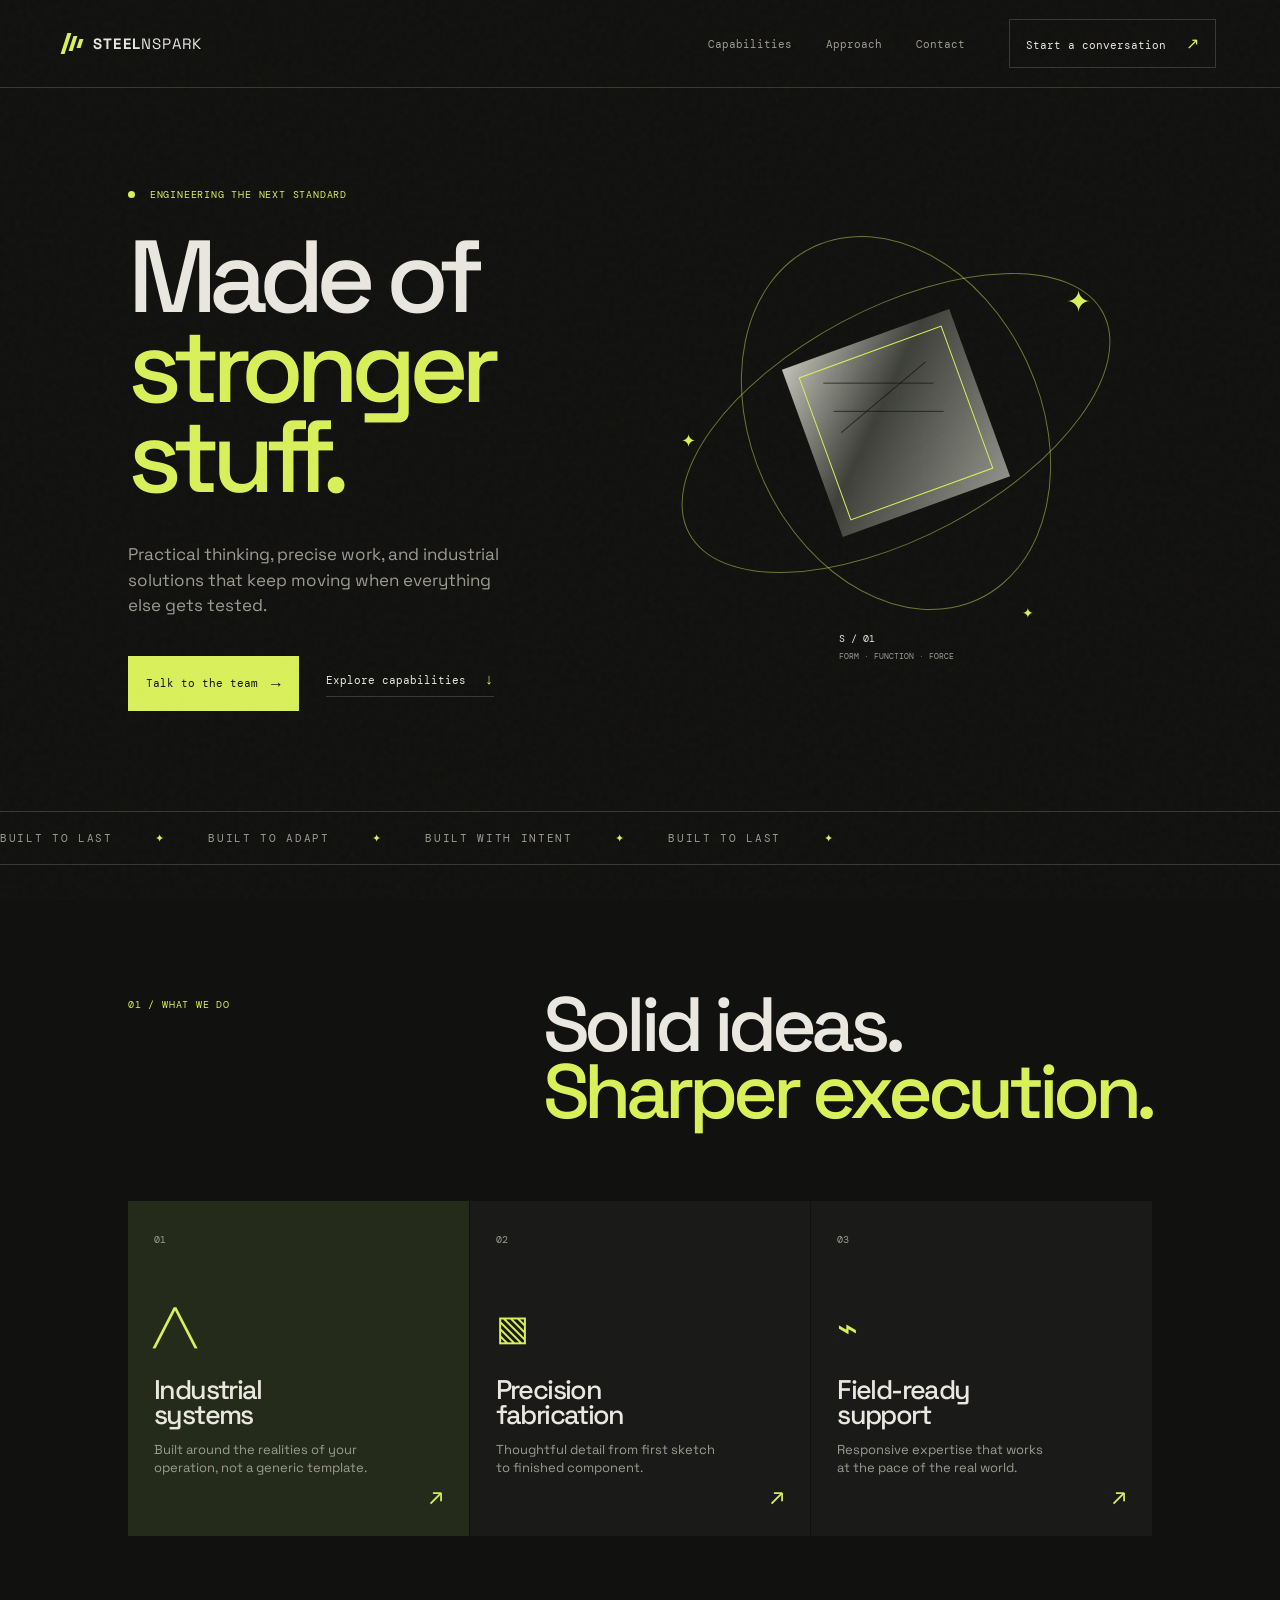
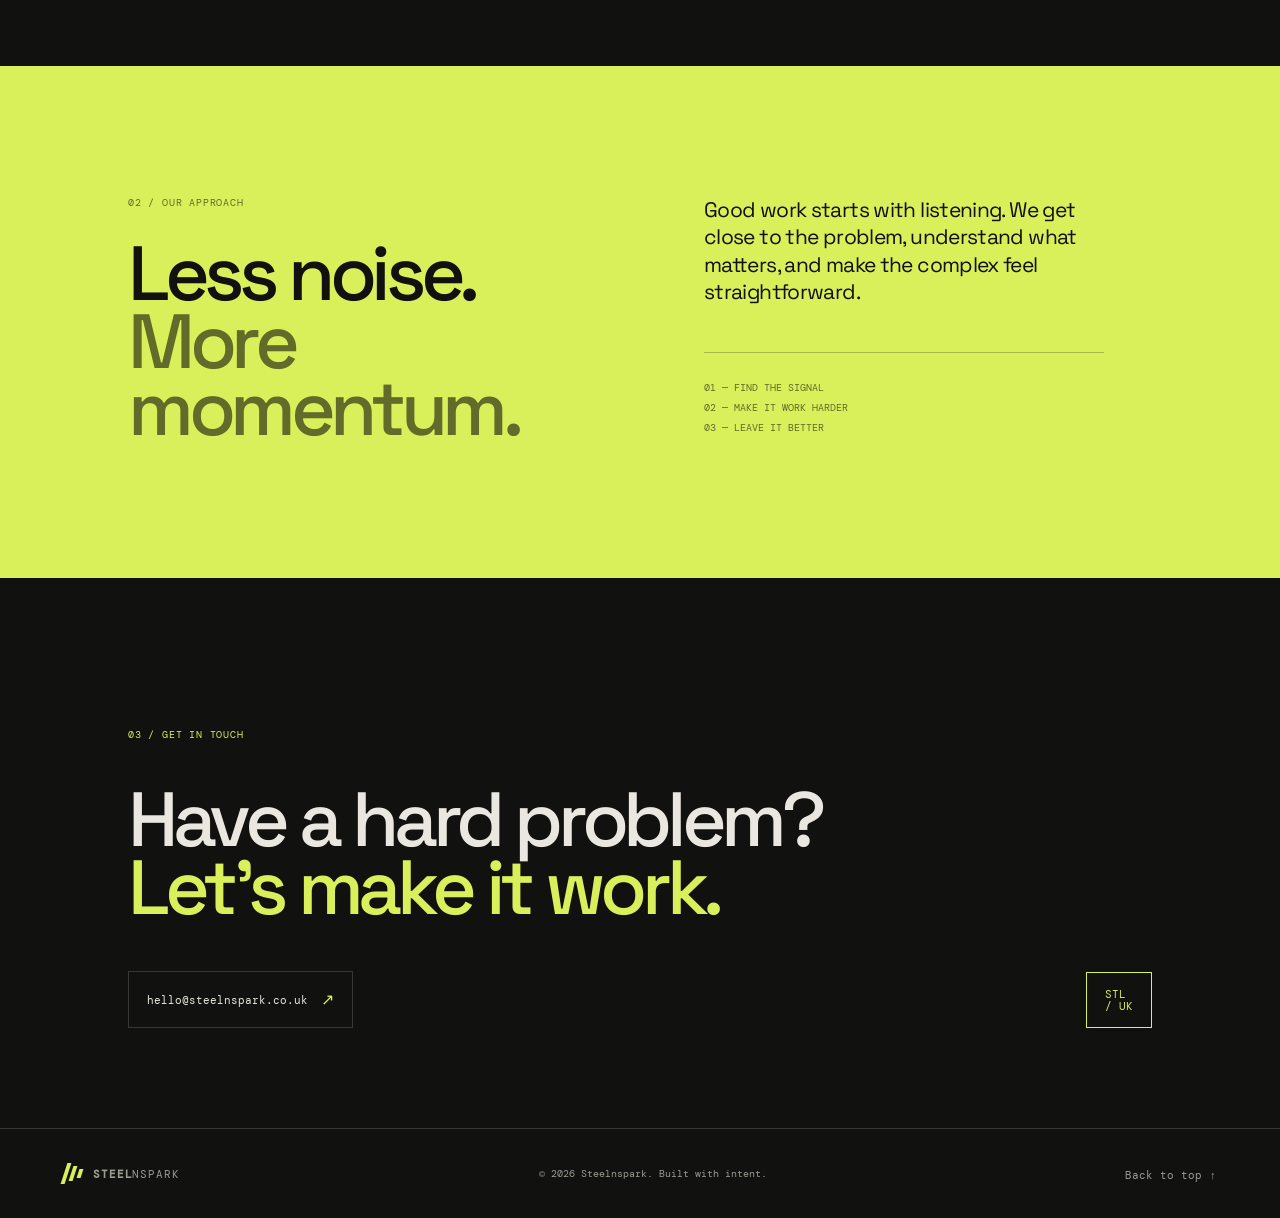
==== index.html @ fbd61c93 "Create Steelnspark landing page" ====
<!doctype html>
<html lang="en">
  <head>
    <meta charset="UTF-8" />
    <meta name="viewport" content="width=device-width, initial-scale=1.0" />
    <meta name="description" content="Steelnspark — dependable industrial solutions with a sharper edge." />
    <title>Steelnspark | Built for the hard-working world</title>
    <link rel="preconnect" href="https://fonts.googleapis.com" />
    <link rel="preconnect" href="https://fonts.gstatic.com" crossorigin />
    <link href="https://fonts.googleapis.com/css2?family=DM+Mono:wght@400;500&family=Space+Grotesk:wght@400;500;600;700&display=swap" rel="stylesheet" />
    <link rel="stylesheet" href="styles.css" />
  </head>
  <body>
    <div class="grain" aria-hidden="true"></div>
    <header class="site-header">
      <a class="brand" href="#top" aria-label="Steelnspark home">
        <span class="brand-mark"><span></span><span></span><span></span></span>
        <span>STEEL<span>NSPARK</span></span>
      </a>
      <nav class="nav-links" aria-label="Main navigation">
        <a href="#capabilities">Capabilities</a>
        <a href="#approach">Approach</a>
        <a href="#contact">Contact</a>
      </nav>
      <a class="header-cta" href="#contact">Start a conversation <span>↗</span></a>
    </header>

    <main id="top">
      <section class="hero section-pad">
        <div class="hero-copy">
          <p class="eyebrow"><span class="status-dot"></span> Engineering the next standard</p>
          <h1>Made of<br /><em>stronger stuff.</em></h1>
          <p class="hero-intro">Practical thinking, precise work, and industrial solutions that keep moving when everything else gets tested.</p>
          <div class="hero-actions">
            <a class="button button-primary" href="#contact">Talk to the team <span>→</span></a>
            <a class="text-link" href="#capabilities">Explore capabilities <span>↓</span></a>
          </div>
        </div>
        <div class="hero-art" aria-label="Abstract steel and spark graphic" role="img">
          <div class="orbit orbit-one"></div>
          <div class="orbit orbit-two"></div>
          <div class="metal-core"><span class="core-line"></span><span class="core-line"></span><span class="core-line"></span></div>
          <span class="spark spark-a">✦</span><span class="spark spark-b">✦</span><span class="spark spark-c">✦</span>
          <p class="art-label">S / 01<br /><span>FORM · FUNCTION · FORCE</span></p>
        </div>
      </section>

      <section class="ticker" aria-label="Steelnspark principles">
        <div>BUILT TO LAST <span>✦</span> BUILT TO ADAPT <span>✦</span> BUILT WITH INTENT <span>✦</span> BUILT TO LAST <span>✦</span></div>
      </section>

      <section id="capabilities" class="section-pad capabilities">
        <div class="section-heading"><p class="eyebrow">01 / What we do</p><h2>Solid ideas.<br /><em>Sharper execution.</em></h2></div>
        <div class="capability-grid">
          <article class="capability-card featured"><span class="card-number">01</span><div class="card-icon">╱╲</div><h3>Industrial<br />systems</h3><p>Built around the realities of your operation, not a generic template.</p><a href="#contact" aria-label="Learn more about industrial systems">↗</a></article>
          <article class="capability-card"><span class="card-number">02</span><div class="card-icon">▧</div><h3>Precision<br />fabrication</h3><p>Thoughtful detail from first sketch to finished component.</p><a href="#contact" aria-label="Learn more about precision fabrication">↗</a></article>
          <article class="capability-card"><span class="card-number">03</span><div class="card-icon">⌁</div><h3>Field-ready<br />support</h3><p>Responsive expertise that works at the pace of the real world.</p><a href="#contact" aria-label="Learn more about field-ready support">↗</a></article>
        </div>
      </section>

      <section id="approach" class="approach section-pad">
        <div><p class="eyebrow">02 / Our approach</p><h2>Less noise.<br /><em>More momentum.</em></h2></div>
        <div class="approach-copy"><p>Good work starts with listening. We get close to the problem, understand what matters, and make the complex feel straightforward.</p><div class="rule"></div><p class="mono">01 — FIND THE SIGNAL<br />02 — MAKE IT WORK HARDER<br />03 — LEAVE IT BETTER</p></div>
      </section>

      <section id="contact" class="contact section-pad"><div class="contact-inner"><p class="eyebrow">03 / Get in touch</p><h2>Have a hard problem?<br /><em>Let's make it work.</em></h2><a class="button button-light" href="mailto:hello@steelnspark.co.uk">hello@steelnspark.co.uk <span>↗</span></a></div><div class="contact-stamp">STL<br />/ UK</div></section>
    </main>

    <footer class="site-footer"><a class="brand" href="#top"><span class="brand-mark"><span></span><span></span><span></span></span><span>STEEL<span>NSPARK</span></span></a><p>© 2026 Steelnspark. Built with intent.</p><div><a href="#top">Back to top ↑</a></div></footer>
    <script src="script.js"></script>
  </body>
</html>
---- styles.css ----
:root{--ink:#11110f;--paper:#e9e7df;--muted:#9c9b92;--acid:#d9f05b;--line:rgba(233,231,223,.18);--mono:"DM Mono",monospace;--sans:"Space Grotesk",sans-serif}*{box-sizing:border-box}html{scroll-behavior:smooth}body{margin:0;background:var(--ink);color:var(--paper);font-family:var(--sans);overflow-x:hidden}.grain{position:fixed;inset:0;pointer-events:none;opacity:.07;z-index:10;background-image:url("data:image/svg+xml,%3Csvg viewBox='0 0 180 180' xmlns='http://www.w3.org/2000/svg'%3E%3Cfilter id='n'%3E%3CfeTurbulence type='fractalNoise' baseFrequency='.85' numOctaves='4' stitchTiles='stitch'/%3E%3C/filter%3E%3Crect width='100%25' height='100%25' filter='url(%23n)' opacity='.35'/%3E%3C/svg%3E")}.site-header{height:88px;padding:0 5vw;border-bottom:1px solid var(--line);display:flex;align-items:center;justify-content:space-between;position:relative;z-index:2}.brand{align-items:center;color:var(--paper);display:flex;font-size:15px;font-weight:700;gap:11px;letter-spacing:.08em;text-decoration:none}.brand>span:last-child>span{font-weight:400}.brand-mark{display:flex;gap:3px;transform:skew(-18deg)}.brand-mark span{background:var(--acid);display:block;height:21px;width:4px}.brand-mark span:nth-child(2){height:15px;margin-top:3px}.brand-mark span:nth-child(3){height:9px;margin-top:6px}.nav-links{display:flex;gap:34px;margin-left:auto;margin-right:44px}.nav-links a,.header-cta,.text-link,.site-footer a{color:var(--paper);font-family:var(--mono);font-size:11px;text-decoration:none}.nav-links a{color:var(--muted);transition:color .2s}.nav-links a:hover,.site-footer a:hover{color:var(--acid)}.header-cta{border:1px solid var(--line);padding:13px 16px}.header-cta span,.button span{color:var(--acid);font-size:16px;margin-left:13px}.section-pad{padding-left:10vw;padding-right:10vw}.hero{display:grid;grid-template-columns:1fr 1fr;min-height:650px;padding-bottom:100px;padding-top:100px}.eyebrow{color:var(--acid);font-family:var(--mono);font-size:10px;letter-spacing:.08em;margin:0 0 31px;text-transform:uppercase}.status-dot{background:var(--acid);border-radius:50%;display:inline-block;height:7px;margin-right:8px;width:7px}.hero h1,h2{font-size:clamp(56px,8vw,116px);font-weight:500;letter-spacing:-.08em;line-height:.88;margin:0}.hero h1 em,h2 em{color:var(--acid);font-style:normal}.hero-intro{color:var(--muted);font-size:17px;line-height:1.5;margin:40px 0 37px;max-width:390px}.hero-actions{align-items:center;display:flex;gap:27px}.button{align-items:center;display:inline-flex;font-family:var(--mono);font-size:11px;padding:17px 18px;text-decoration:none}.button-primary{background:var(--acid);color:var(--ink)}.button-primary span{color:var(--ink)}.text-link{border-bottom:1px solid var(--line);padding-bottom:7px}.text-link span{color:var(--acid);font-size:15px;margin-left:12px}.hero-art{min-height:440px;position:relative}.orbit{border:1px solid rgba(217,240,91,.46);border-radius:50%;height:390px;left:50%;position:absolute;top:45%;transform:translate(-50%,-50%) rotate(-25deg);width:290px}.orbit-two{height:470px;transform:translate(-50%,-50%) rotate(62deg);width:230px}.metal-core{background:linear-gradient(135deg,#c1c1b7,#3d3f38 42%,#909188);height:178px;left:50%;position:absolute;top:45%;transform:translate(-50%,-50%) rotate(-20deg);width:178px}.metal-core:after{border:1px solid var(--acid);content:"";inset:13px;position:absolute}.core-line{background:var(--ink);display:block;height:1px;margin:45px 0 0 31px;opacity:.7;transform:rotate(20deg);width:110px}.core-line+ .core-line{margin-top:14px;transform:rotate(-20deg)}.core-line+ .core-line+ .core-line{margin-top:14px;transform:rotate(20deg)}.spark{color:var(--acid);font-size:30px;position:absolute}.spark-a{right:12%;top:18%}.spark-b{left:8%;top:46%;font-size:18px}.spark-c{bottom:17%;right:23%;font-size:14px}.art-label{bottom:7%;font-family:var(--mono);font-size:10px;left:50%;line-height:1.7;position:absolute;transform:translateX(-50%)}.art-label span{color:var(--muted);font-size:8px;white-space:nowrap}.ticker{border-bottom:1px solid var(--line);border-top:1px solid var(--line);color:var(--muted);font-family:var(--mono);font-size:11px;letter-spacing:.15em;overflow:hidden;padding:19px 0;white-space:nowrap}.ticker div{animation:marquee 28s linear infinite}.ticker span{color:var(--acid);margin:0 34px}@keyframes marquee{to{transform:translateX(-30%)}}.capabilities{padding-bottom:130px;padding-top:126px}.section-heading{display:flex;justify-content:space-between;margin-bottom:75px}.section-heading h2,.approach h2,.contact h2{font-size:clamp(46px,6vw,82px);letter-spacing:-.07em}.section-heading .eyebrow{margin-top:7px}.capability-grid{display:grid;gap:1px;grid-template-columns:repeat(3,1fr)}.capability-card{background:#1a1b18;min-height:335px;padding:26px;position:relative;transition:background .2s,transform .2s}.capability-card:hover{background:#23251f;transform:translateY(-5px)}.capability-card.featured{background:#252b1a}.card-number,.mono{color:var(--muted);font-family:var(--mono);font-size:10px}.card-icon{color:var(--acid);font-size:35px;margin:58px 0 28px}.capability-card h3{font-size:27px;font-weight:500;letter-spacing:-.06em;line-height:.92;margin:0}.capability-card p{color:var(--muted);font-size:13px;line-height:1.45;max-width:220px}.capability-card>a{bottom:25px;color:var(--acid);font-size:24px;position:absolute;right:25px;text-decoration:none}.approach{background:#d9f05b;color:var(--ink);display:grid;gap:10vw;grid-template-columns:1fr 1fr;padding-bottom:130px;padding-top:130px}.approach .eyebrow{color:#626b29}.approach h2 em{color:#626b29}.approach-copy{align-self:end;max-width:400px}.approach-copy>p:first-child{font-size:21px;letter-spacing:-.03em;line-height:1.3;margin:0 0 47px}.approach-copy .mono{border-color:rgba(17,17,15,.25);color:#626b29;line-height:2}.rule{border-top:1px solid rgba(17,17,15,.25);margin-bottom:25px}.contact{align-items:end;display:flex;justify-content:space-between;min-height:550px;padding-bottom:100px;padding-top:120px}.contact-inner .eyebrow{margin-bottom:45px}.contact h2{margin-bottom:50px}.button-light{border:1px solid var(--line);color:var(--paper)}.contact-stamp{border:1px solid var(--acid);color:var(--acid);font-family:var(--mono);font-size:11px;line-height:1.1;padding:15px 18px}.site-footer{align-items:center;border-top:1px solid var(--line);display:flex;justify-content:space-between;padding:28px 5vw}.site-footer p{color:var(--muted);font-family:var(--mono);font-size:10px}.site-footer a{color:var(--muted)}@media(max-width:700px){.site-header{height:72px;padding:0 6vw}.nav-links{display:none}.header-cta{font-size:9px;padding:10px}.section-pad{padding-left:7vw;padding-right:7vw}.hero{display:block;min-height:auto;padding-bottom:70px;padding-top:70px}.hero h1{font-size:64px}.hero-art{min-height:380px}.section-heading,.approach{display:block}.section-heading{margin-bottom:48px}.capability-grid{grid-template-columns:1fr}.capability-card{min-height:290px}.approach{padding-bottom:85px;padding-top:85px}.approach-copy{margin-top:65px}.contact{align-items:start;display:block;min-height:530px;padding-top:90px}.contact-stamp{display:inline-block;margin-top:80px}.site-footer{align-items:flex-start;display:grid;gap:20px}.site-footer p{order:3}}
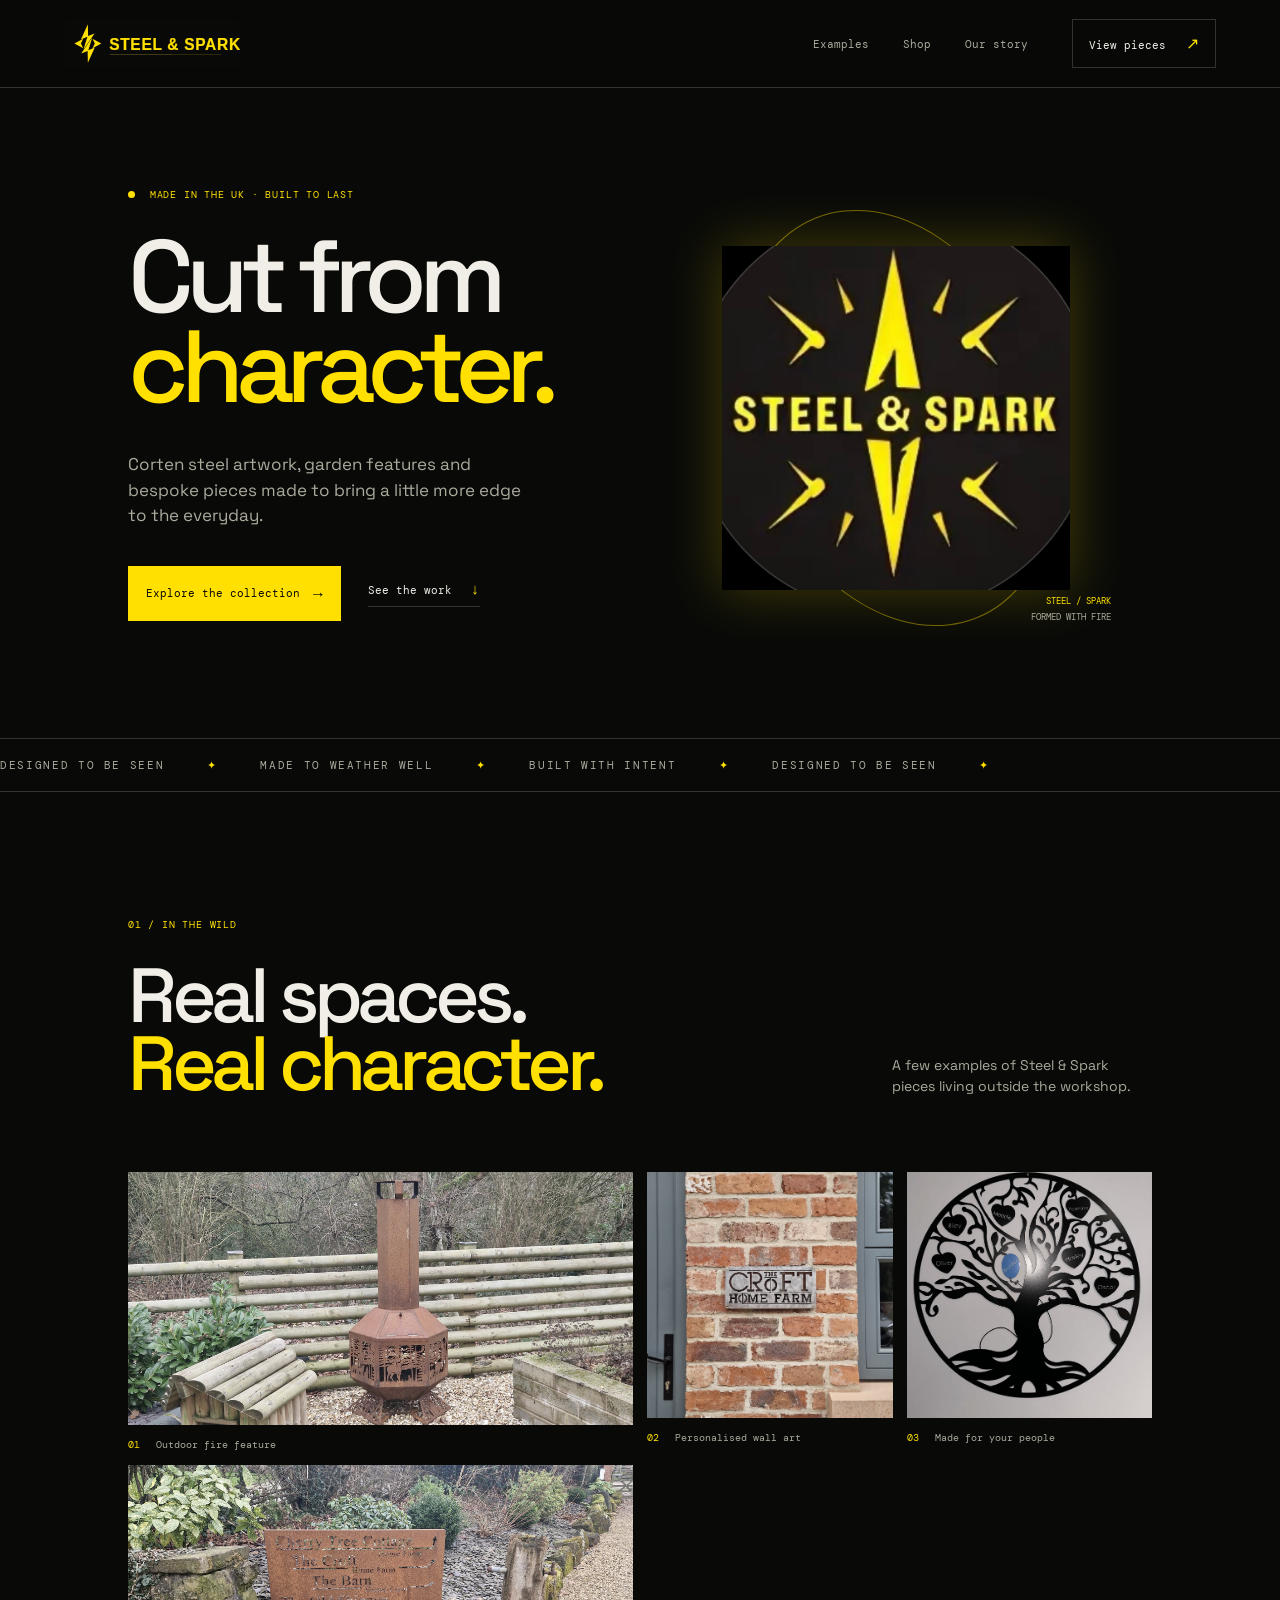
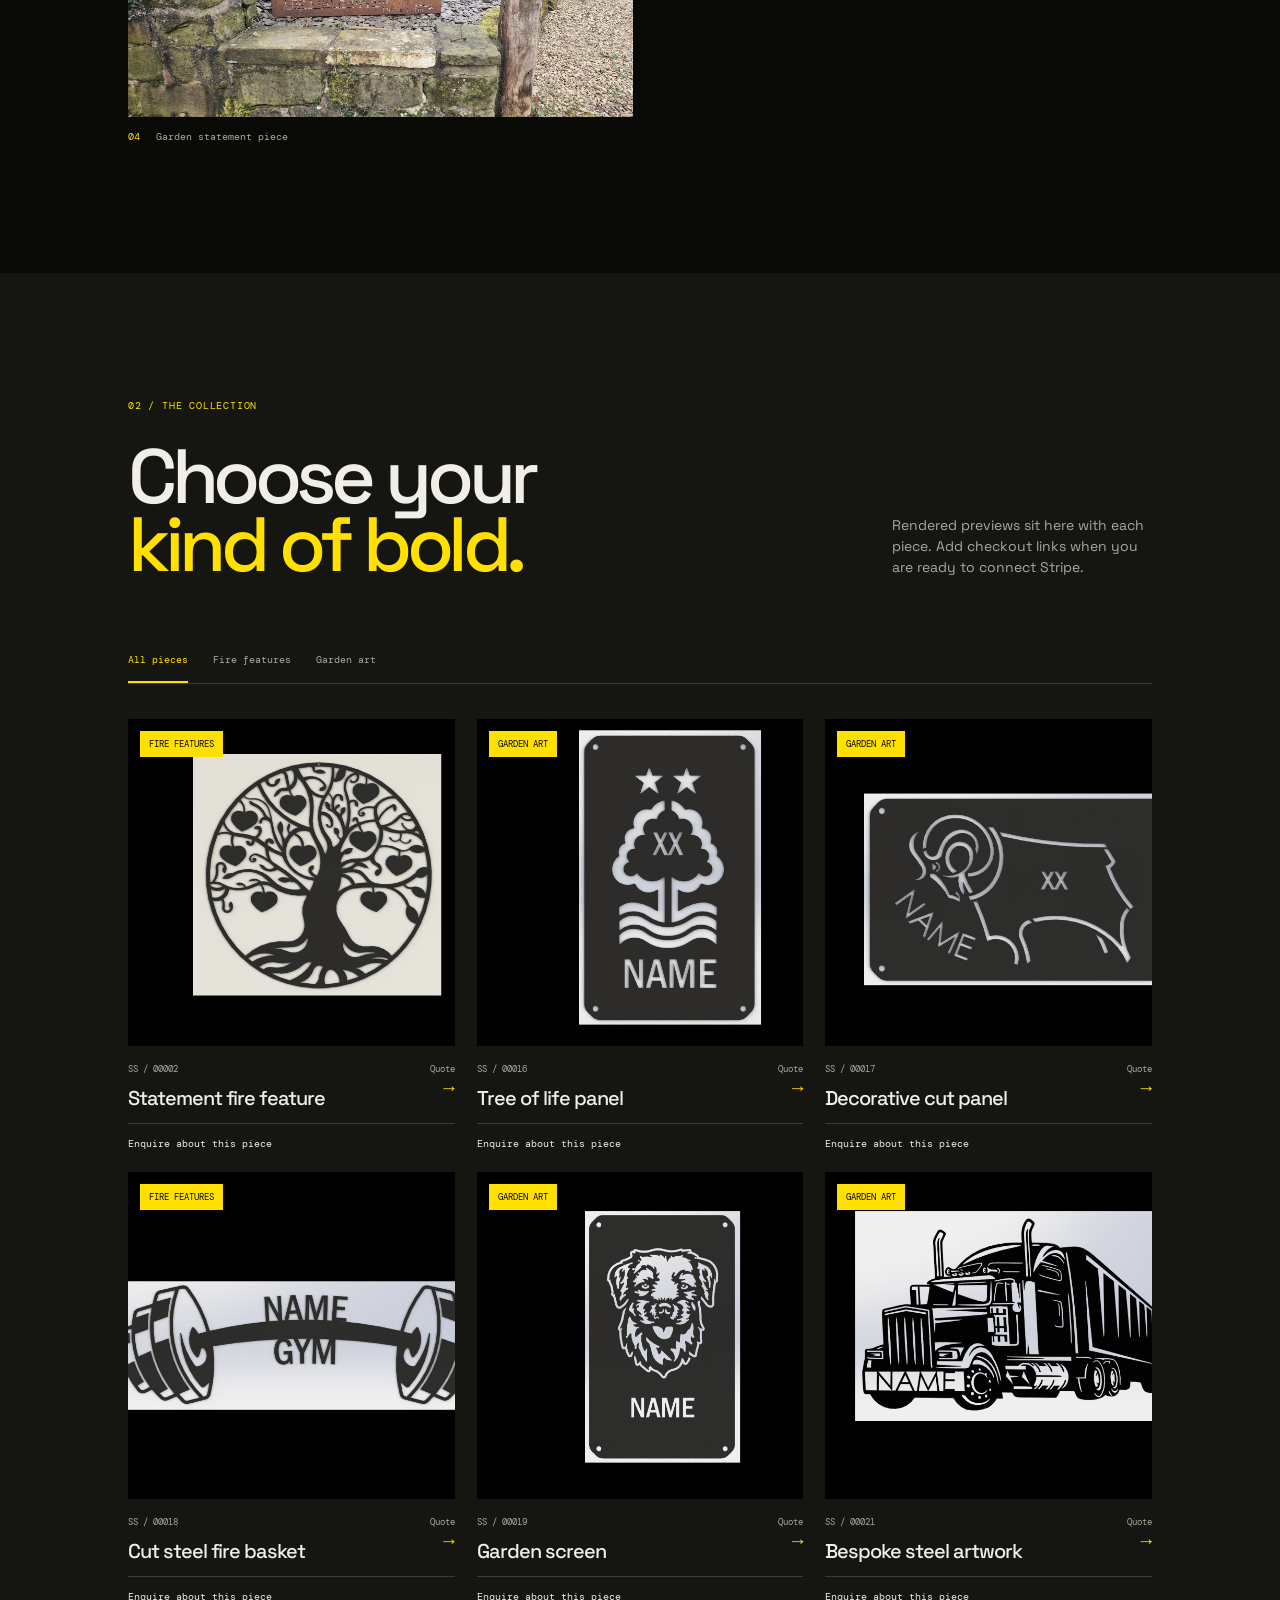
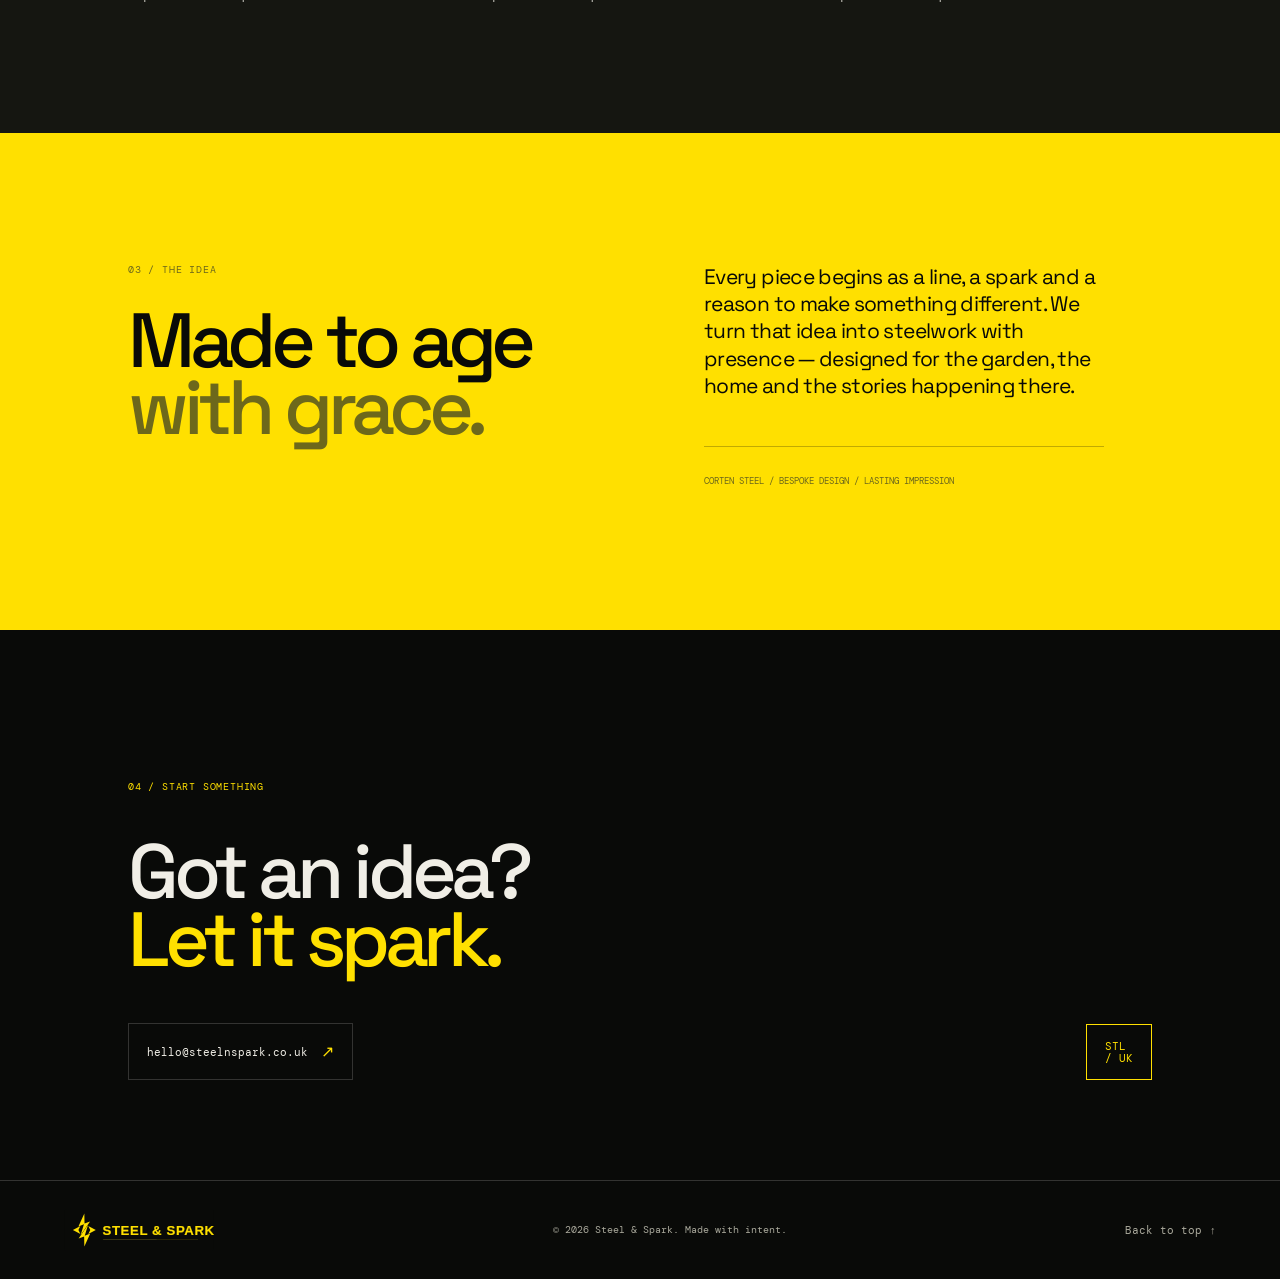
==== commit f419317b: "Add branded image galleries and product tabs" ====
--- a/index.html
+++ b/index.html
@@ -3,70 +3,36 @@
   <head>
     <meta charset="UTF-8" />
     <meta name="viewport" content="width=device-width, initial-scale=1.0" />
-    <meta name="description" content="Steelnspark — dependable industrial solutions with a sharper edge." />
-    <title>Steelnspark | Built for the hard-working world</title>
+    <meta name="description" content="Steel & Spark creates distinctive corten steel pieces for homes, gardens and outdoor spaces." />
+    <title>Steel & Spark | Cut from character</title>
     <link rel="preconnect" href="https://fonts.googleapis.com" />
     <link rel="preconnect" href="https://fonts.gstatic.com" crossorigin />
     <link href="https://fonts.googleapis.com/css2?family=DM+Mono:wght@400;500&family=Space+Grotesk:wght@400;500;600;700&display=swap" rel="stylesheet" />
     <link rel="stylesheet" href="styles.css" />
   </head>
   <body>
-    <div class="grain" aria-hidden="true"></div>
     <header class="site-header">
-      <a class="brand" href="#top" aria-label="Steelnspark home">
-        <span class="brand-mark"><span></span><span></span><span></span></span>
-        <span>STEEL<span>NSPARK</span></span>
-      </a>
-      <nav class="nav-links" aria-label="Main navigation">
-        <a href="#capabilities">Capabilities</a>
-        <a href="#approach">Approach</a>
-        <a href="#contact">Contact</a>
-      </nav>
-      <a class="header-cta" href="#contact">Start a conversation <span>↗</span></a>
+      <a class="brand" href="#top" aria-label="Steel and Spark home"><img src="assets/logo.svg" alt="Steel and Spark" /></a>
+      <nav class="nav-links" aria-label="Main navigation"><a href="#examples">Examples</a><a href="#shop">Shop</a><a href="#story">Our story</a></nav>
+      <a class="header-cta" href="#shop">View pieces <span>↗</span></a>
     </header>
 
     <main id="top">
       <section class="hero section-pad">
-        <div class="hero-copy">
-          <p class="eyebrow"><span class="status-dot"></span> Engineering the next standard</p>
-          <h1>Made of<br /><em>stronger stuff.</em></h1>
-          <p class="hero-intro">Practical thinking, precise work, and industrial solutions that keep moving when everything else gets tested.</p>
-          <div class="hero-actions">
-            <a class="button button-primary" href="#contact">Talk to the team <span>→</span></a>
-            <a class="text-link" href="#capabilities">Explore capabilities <span>↓</span></a>
-          </div>
-        </div>
-        <div class="hero-art" aria-label="Abstract steel and spark graphic" role="img">
-          <div class="orbit orbit-one"></div>
-          <div class="orbit orbit-two"></div>
-          <div class="metal-core"><span class="core-line"></span><span class="core-line"></span><span class="core-line"></span></div>
-          <span class="spark spark-a">✦</span><span class="spark spark-b">✦</span><span class="spark spark-c">✦</span>
-          <p class="art-label">S / 01<br /><span>FORM · FUNCTION · FORCE</span></p>
-        </div>
+        <div class="hero-copy"><p class="eyebrow"><span class="status-dot"></span> Made in the UK · Built to last</p><h1>Cut from<br /><em>character.</em></h1><p class="hero-intro">Corten steel artwork, garden features and bespoke pieces made to bring a little more edge to the everyday.</p><div class="hero-actions"><a class="button button-primary" href="#shop">Explore the collection <span>→</span></a><a class="text-link" href="#examples">See the work <span>↓</span></a></div></div>
+        <div class="hero-art"><img src="assets/logo-source.png" alt="Steel and Spark logo" /><div class="hero-art-caption"><span>STEEL / SPARK</span><br />FORMED WITH FIRE</div></div>
       </section>
 
-      <section class="ticker" aria-label="Steelnspark principles">
-        <div>BUILT TO LAST <span>✦</span> BUILT TO ADAPT <span>✦</span> BUILT WITH INTENT <span>✦</span> BUILT TO LAST <span>✦</span></div>
-      </section>
+      <section class="ticker" aria-label="Brand principles"><div>DESIGNED TO BE SEEN <span>✦</span> MADE TO WEATHER WELL <span>✦</span> BUILT WITH INTENT <span>✦</span> DESIGNED TO BE SEEN <span>✦</span></div></section>
 
-      <section id="capabilities" class="section-pad capabilities">
-        <div class="section-heading"><p class="eyebrow">01 / What we do</p><h2>Solid ideas.<br /><em>Sharper execution.</em></h2></div>
-        <div class="capability-grid">
-          <article class="capability-card featured"><span class="card-number">01</span><div class="card-icon">╱╲</div><h3>Industrial<br />systems</h3><p>Built around the realities of your operation, not a generic template.</p><a href="#contact" aria-label="Learn more about industrial systems">↗</a></article>
-          <article class="capability-card"><span class="card-number">02</span><div class="card-icon">▧</div><h3>Precision<br />fabrication</h3><p>Thoughtful detail from first sketch to finished component.</p><a href="#contact" aria-label="Learn more about precision fabrication">↗</a></article>
-          <article class="capability-card"><span class="card-number">03</span><div class="card-icon">⌁</div><h3>Field-ready<br />support</h3><p>Responsive expertise that works at the pace of the real world.</p><a href="#contact" aria-label="Learn more about field-ready support">↗</a></article>
-        </div>
-      </section>
+      <section id="examples" class="section-pad examples"><div class="section-heading"><div><p class="eyebrow">01 / In the wild</p><h2>Real spaces.<br /><em>Real character.</em></h2></div><p class="section-note">A few examples of Steel & Spark pieces living outside the workshop.</p></div><div class="example-grid"><figure class="example example-wide"><img src="assets/customer/026c299b-3aeb-48de-8815-3a5b6eba34d7.jpg" alt="Corten steel outdoor fire feature in a garden" /><figcaption><span>01</span> Outdoor fire feature</figcaption></figure><figure class="example"><img src="assets/customer/0ae943fb-eb02-43be-8a53-7d55ed035677.jpg" alt="Personalised metal tree of life wall art" /><figcaption><span>02</span> Personalised wall art</figcaption></figure><figure class="example"><img src="assets/customer/IMG_4410.PNG" alt="Personalised tree of life artwork with names" /><figcaption><span>03</span> Made for your people</figcaption></figure><figure class="example example-wide"><img src="assets/customer/7566afa7-26b8-4d73-96b7-845380578835.jpg" alt="Steel garden artwork installed outdoors" /><figcaption><span>04</span> Garden statement piece</figcaption></figure></div></section>
 
-      <section id="approach" class="approach section-pad">
-        <div><p class="eyebrow">02 / Our approach</p><h2>Less noise.<br /><em>More momentum.</em></h2></div>
-        <div class="approach-copy"><p>Good work starts with listening. We get close to the problem, understand what matters, and make the complex feel straightforward.</p><div class="rule"></div><p class="mono">01 — FIND THE SIGNAL<br />02 — MAKE IT WORK HARDER<br />03 — LEAVE IT BETTER</p></div>
-      </section>
+      <section id="shop" class="shop section-pad"><div class="section-heading"><div><p class="eyebrow">02 / The collection</p><h2>Choose your<br /><em>kind of bold.</em></h2></div><p class="section-note">Rendered previews sit here with each piece. Add checkout links when you are ready to connect Stripe.</p></div><div class="shop-tabs" role="tablist" aria-label="Product categories"><button class="shop-tab active" data-filter="all" role="tab" aria-selected="true">All pieces</button><button class="shop-tab" data-filter="fire" role="tab" aria-selected="false">Fire features</button><button class="shop-tab" data-filter="art" role="tab" aria-selected="false">Garden art</button></div><div class="product-grid"><article class="product-card" data-category="fire"><div class="product-image"><img src="assets/rendered/SS00002.JPG" alt="Rendered corten steel fire feature" /><span class="product-tag">Fire features</span></div><div class="product-meta"><div><p class="mono">SS / 00002</p><h3>Statement fire feature</h3></div><div class="product-price">Quote<br /><span>→</span></div></div><a class="product-link" href="mailto:hello@steelnspark.co.uk?subject=Statement%20fire%20feature">Enquire about this piece</a></article><article class="product-card" data-category="art"><div class="product-image"><img src="assets/rendered/SS00016.JPG" alt="Rendered personalised garden artwork" /><span class="product-tag">Garden art</span></div><div class="product-meta"><div><p class="mono">SS / 00016</p><h3>Tree of life panel</h3></div><div class="product-price">Quote<br /><span>→</span></div></div><a class="product-link" href="mailto:hello@steelnspark.co.uk?subject=Tree%20of%20life%20panel">Enquire about this piece</a></article><article class="product-card" data-category="art"><div class="product-image"><img src="assets/rendered/SS00017.JPG" alt="Rendered decorative steel garden panel" /><span class="product-tag">Garden art</span></div><div class="product-meta"><div><p class="mono">SS / 00017</p><h3>Decorative cut panel</h3></div><div class="product-price">Quote<br /><span>→</span></div></div><a class="product-link" href="mailto:hello@steelnspark.co.uk?subject=Decorative%20cut%20panel">Enquire about this piece</a></article><article class="product-card" data-category="fire"><div class="product-image"><img src="assets/rendered/SS00018.JPG" alt="Rendered steel fire basket" /><span class="product-tag">Fire features</span></div><div class="product-meta"><div><p class="mono">SS / 00018</p><h3>Cut steel fire basket</h3></div><div class="product-price">Quote<br /><span>→</span></div></div><a class="product-link" href="mailto:hello@steelnspark.co.uk?subject=Cut%20steel%20fire%20basket">Enquire about this piece</a></article><article class="product-card" data-category="art"><div class="product-image"><img src="assets/rendered/SS00019.JPG" alt="Rendered steel garden screen" /><span class="product-tag">Garden art</span></div><div class="product-meta"><div><p class="mono">SS / 00019</p><h3>Garden screen</h3></div><div class="product-price">Quote<br /><span>→</span></div></div><a class="product-link" href="mailto:hello@steelnspark.co.uk?subject=Garden%20screen">Enquire about this piece</a></article><article class="product-card" data-category="art"><div class="product-image"><img src="assets/rendered/SS00021.JPG" alt="Rendered bespoke steel artwork" /><span class="product-tag">Garden art</span></div><div class="product-meta"><div><p class="mono">SS / 00021</p><h3>Bespoke steel artwork</h3></div><div class="product-price">Quote<br /><span>→</span></div></div><a class="product-link" href="mailto:hello@steelnspark.co.uk?subject=Bespoke%20steel%20artwork">Enquire about this piece</a></article></div></section>
 
-      <section id="contact" class="contact section-pad"><div class="contact-inner"><p class="eyebrow">03 / Get in touch</p><h2>Have a hard problem?<br /><em>Let's make it work.</em></h2><a class="button button-light" href="mailto:hello@steelnspark.co.uk">hello@steelnspark.co.uk <span>↗</span></a></div><div class="contact-stamp">STL<br />/ UK</div></section>
+      <section id="story" class="story section-pad"><div><p class="eyebrow">03 / The idea</p><h2>Made to age<br /><em>with grace.</em></h2></div><div class="story-copy"><p>Every piece begins as a line, a spark and a reason to make something different. We turn that idea into steelwork with presence — designed for the garden, the home and the stories happening there.</p><div class="rule"></div><p class="mono">CORTEN STEEL / BESPOKE DESIGN / LASTING IMPRESSION</p></div></section>
+      <section id="contact" class="contact section-pad"><div class="contact-inner"><p class="eyebrow">04 / Start something</p><h2>Got an idea?<br /><em>Let it spark.</em></h2><a class="button button-light" href="mailto:hello@steelnspark.co.uk">hello@steelnspark.co.uk <span>↗</span></a></div><div class="contact-stamp">STL<br />/ UK</div></section>
     </main>
-
-    <footer class="site-footer"><a class="brand" href="#top"><span class="brand-mark"><span></span><span></span><span></span></span><span>STEEL<span>NSPARK</span></span></a><p>© 2026 Steelnspark. Built with intent.</p><div><a href="#top">Back to top ↑</a></div></footer>
+    <footer class="site-footer"><a class="brand" href="#top"><img src="assets/logo.svg" alt="Steel and Spark" /></a><p>© 2026 Steel & Spark. Made with intent.</p><a href="#top">Back to top ↑</a></footer>
     <script src="script.js"></script>
   </body>
 </html>
--- a/styles.css
+++ b/styles.css
@@ -1 +1 @@
-:root{--ink:#11110f;--paper:#e9e7df;--muted:#9c9b92;--acid:#d9f05b;--line:rgba(233,231,223,.18);--mono:"DM Mono",monospace;--sans:"Space Grotesk",sans-serif}*{box-sizing:border-box}html{scroll-behavior:smooth}body{margin:0;background:var(--ink);color:var(--paper);font-family:var(--sans);overflow-x:hidden}.grain{position:fixed;inset:0;pointer-events:none;opacity:.07;z-index:10;background-image:url("data:image/svg+xml,%3Csvg viewBox='0 0 180 180' xmlns='http://www.w3.org/2000/svg'%3E%3Cfilter id='n'%3E%3CfeTurbulence type='fractalNoise' baseFrequency='.85' numOctaves='4' stitchTiles='stitch'/%3E%3C/filter%3E%3Crect width='100%25' height='100%25' filter='url(%23n)' opacity='.35'/%3E%3C/svg%3E")}.site-header{height:88px;padding:0 5vw;border-bottom:1px solid var(--line);display:flex;align-items:center;justify-content:space-between;position:relative;z-index:2}.brand{align-items:center;color:var(--paper);display:flex;font-size:15px;font-weight:700;gap:11px;letter-spacing:.08em;text-decoration:none}.brand>span:last-child>span{font-weight:400}.brand-mark{display:flex;gap:3px;transform:skew(-18deg)}.brand-mark span{background:var(--acid);display:block;height:21px;width:4px}.brand-mark span:nth-child(2){height:15px;margin-top:3px}.brand-mark span:nth-child(3){height:9px;margin-top:6px}.nav-links{display:flex;gap:34px;margin-left:auto;margin-right:44px}.nav-links a,.header-cta,.text-link,.site-footer a{color:var(--paper);font-family:var(--mono);font-size:11px;text-decoration:none}.nav-links a{color:var(--muted);transition:color .2s}.nav-links a:hover,.site-footer a:hover{color:var(--acid)}.header-cta{border:1px solid var(--line);padding:13px 16px}.header-cta span,.button span{color:var(--acid);font-size:16px;margin-left:13px}.section-pad{padding-left:10vw;padding-right:10vw}.hero{display:grid;grid-template-columns:1fr 1fr;min-height:650px;padding-bottom:100px;padding-top:100px}.eyebrow{color:var(--acid);font-family:var(--mono);font-size:10px;letter-spacing:.08em;margin:0 0 31px;text-transform:uppercase}.status-dot{background:var(--acid);border-radius:50%;display:inline-block;height:7px;margin-right:8px;width:7px}.hero h1,h2{font-size:clamp(56px,8vw,116px);font-weight:500;letter-spacing:-.08em;line-height:.88;margin:0}.hero h1 em,h2 em{color:var(--acid);font-style:normal}.hero-intro{color:var(--muted);font-size:17px;line-height:1.5;margin:40px 0 37px;max-width:390px}.hero-actions{align-items:center;display:flex;gap:27px}.button{align-items:center;display:inline-flex;font-family:var(--mono);font-size:11px;padding:17px 18px;text-decoration:none}.button-primary{background:var(--acid);color:var(--ink)}.button-primary span{color:var(--ink)}.text-link{border-bottom:1px solid var(--line);padding-bottom:7px}.text-link span{color:var(--acid);font-size:15px;margin-left:12px}.hero-art{min-height:440px;position:relative}.orbit{border:1px solid rgba(217,240,91,.46);border-radius:50%;height:390px;left:50%;position:absolute;top:45%;transform:translate(-50%,-50%) rotate(-25deg);width:290px}.orbit-two{height:470px;transform:translate(-50%,-50%) rotate(62deg);width:230px}.metal-core{background:linear-gradient(135deg,#c1c1b7,#3d3f38 42%,#909188);height:178px;left:50%;position:absolute;top:45%;transform:translate(-50%,-50%) rotate(-20deg);width:178px}.metal-core:after{border:1px solid var(--acid);content:"";inset:13px;position:absolute}.core-line{background:var(--ink);display:block;height:1px;margin:45px 0 0 31px;opacity:.7;transform:rotate(20deg);width:110px}.core-line+ .core-line{margin-top:14px;transform:rotate(-20deg)}.core-line+ .core-line+ .core-line{margin-top:14px;transform:rotate(20deg)}.spark{color:var(--acid);font-size:30px;position:absolute}.spark-a{right:12%;top:18%}.spark-b{left:8%;top:46%;font-size:18px}.spark-c{bottom:17%;right:23%;font-size:14px}.art-label{bottom:7%;font-family:var(--mono);font-size:10px;left:50%;line-height:1.7;position:absolute;transform:translateX(-50%)}.art-label span{color:var(--muted);font-size:8px;white-space:nowrap}.ticker{border-bottom:1px solid var(--line);border-top:1px solid var(--line);color:var(--muted);font-family:var(--mono);font-size:11px;letter-spacing:.15em;overflow:hidden;padding:19px 0;white-space:nowrap}.ticker div{animation:marquee 28s linear infinite}.ticker span{color:var(--acid);margin:0 34px}@keyframes marquee{to{transform:translateX(-30%)}}.capabilities{padding-bottom:130px;padding-top:126px}.section-heading{display:flex;justify-content:space-between;margin-bottom:75px}.section-heading h2,.approach h2,.contact h2{font-size:clamp(46px,6vw,82px);letter-spacing:-.07em}.section-heading .eyebrow{margin-top:7px}.capability-grid{display:grid;gap:1px;grid-template-columns:repeat(3,1fr)}.capability-card{background:#1a1b18;min-height:335px;padding:26px;position:relative;transition:background .2s,transform .2s}.capability-card:hover{background:#23251f;transform:translateY(-5px)}.capability-card.featured{background:#252b1a}.card-number,.mono{color:var(--muted);font-family:var(--mono);font-size:10px}.card-icon{color:var(--acid);font-size:35px;margin:58px 0 28px}.capability-card h3{font-size:27px;font-weight:500;letter-spacing:-.06em;line-height:.92;margin:0}.capability-card p{color:var(--muted);font-size:13px;line-height:1.45;max-width:220px}.capability-card>a{bottom:25px;color:var(--acid);font-size:24px;position:absolute;right:25px;text-decoration:none}.approach{background:#d9f05b;color:var(--ink);display:grid;gap:10vw;grid-template-columns:1fr 1fr;padding-bottom:130px;padding-top:130px}.approach .eyebrow{color:#626b29}.approach h2 em{color:#626b29}.approach-copy{align-self:end;max-width:400px}.approach-copy>p:first-child{font-size:21px;letter-spacing:-.03em;line-height:1.3;margin:0 0 47px}.approach-copy .mono{border-color:rgba(17,17,15,.25);color:#626b29;line-height:2}.rule{border-top:1px solid rgba(17,17,15,.25);margin-bottom:25px}.contact{align-items:end;display:flex;justify-content:space-between;min-height:550px;padding-bottom:100px;padding-top:120px}.contact-inner .eyebrow{margin-bottom:45px}.contact h2{margin-bottom:50px}.button-light{border:1px solid var(--line);color:var(--paper)}.contact-stamp{border:1px solid var(--acid);color:var(--acid);font-family:var(--mono);font-size:11px;line-height:1.1;padding:15px 18px}.site-footer{align-items:center;border-top:1px solid var(--line);display:flex;justify-content:space-between;padding:28px 5vw}.site-footer p{color:var(--muted);font-family:var(--mono);font-size:10px}.site-footer a{color:var(--muted)}@media(max-width:700px){.site-header{height:72px;padding:0 6vw}.nav-links{display:none}.header-cta{font-size:9px;padding:10px}.section-pad{padding-left:7vw;padding-right:7vw}.hero{display:block;min-height:auto;padding-bottom:70px;padding-top:70px}.hero h1{font-size:64px}.hero-art{min-height:380px}.section-heading,.approach{display:block}.section-heading{margin-bottom:48px}.capability-grid{grid-template-columns:1fr}.capability-card{min-height:290px}.approach{padding-bottom:85px;padding-top:85px}.approach-copy{margin-top:65px}.contact{align-items:start;display:block;min-height:530px;padding-top:90px}.contact-stamp{display:inline-block;margin-top:80px}.site-footer{align-items:flex-start;display:grid;gap:20px}.site-footer p{order:3}}
+:root{--ink:#090a08;--paper:#f0eee6;--muted:#aaa99c;--yellow:#ffe000;--line:rgba(240,238,230,.18);--rust:#b56d45;--mono:"DM Mono",monospace;--sans:"Space Grotesk",sans-serif}*{box-sizing:border-box}html{scroll-behavior:smooth}body{margin:0;background:var(--ink);color:var(--paper);font-family:var(--sans);overflow-x:hidden}.site-header{height:88px;padding:0 5vw;border-bottom:1px solid var(--line);display:flex;align-items:center;justify-content:space-between;position:relative;z-index:2;background:rgba(9,10,8,.94);backdrop-filter:blur(12px)}.brand{display:flex;align-items:center}.brand img{display:block;width:176px;height:auto}.nav-links{display:flex;gap:34px;margin-left:auto;margin-right:44px}.nav-links a,.header-cta,.text-link,.site-footer a{color:var(--paper);font-family:var(--mono);font-size:11px;text-decoration:none}.nav-links a{color:var(--muted);transition:color .2s}.nav-links a:hover,.site-footer a:hover{color:var(--yellow)}.header-cta{border:1px solid var(--line);padding:13px 16px}.header-cta span,.button span{color:var(--yellow);font-size:16px;margin-left:13px}.section-pad{padding-left:10vw;padding-right:10vw}.hero{display:grid;grid-template-columns:1fr 1fr;min-height:650px;padding-bottom:90px;padding-top:100px}.eyebrow{color:var(--yellow);font-family:var(--mono);font-size:10px;letter-spacing:.08em;margin:0 0 31px;text-transform:uppercase}.status-dot{background:var(--yellow);border-radius:50%;display:inline-block;height:7px;margin-right:8px;width:7px}.hero h1,h2{font-size:clamp(56px,8vw,116px);font-weight:500;letter-spacing:-.08em;line-height:.88;margin:0}.hero h1 em,h2 em{color:var(--yellow);font-style:normal}.hero-intro{color:var(--muted);font-size:17px;line-height:1.5;margin:40px 0 37px;max-width:410px}.hero-actions{align-items:center;display:flex;gap:27px}.button{align-items:center;display:inline-flex;font-family:var(--mono);font-size:11px;padding:17px 18px;text-decoration:none}.button-primary{background:var(--yellow);color:var(--ink)}.button-primary span{color:var(--ink)}.text-link{border-bottom:1px solid var(--line);padding-bottom:7px}.text-link span{color:var(--yellow);font-size:15px;margin-left:12px}.hero-art{align-items:center;background:radial-gradient(circle at center,rgba(255,224,0,.13),transparent 48%);display:flex;justify-content:center;min-height:440px;position:relative}.hero-art:before{border:1px solid rgba(255,224,0,.42);border-radius:50%;content:"";height:430px;position:absolute;transform:rotate(-22deg);width:300px}.hero-art img{filter:drop-shadow(0 0 28px rgba(255,224,0,.24));max-width:68%;position:relative}.hero-art-caption{bottom:5%;color:var(--muted);font-family:var(--mono);font-size:9px;line-height:1.7;position:absolute;right:8%;text-align:right}.hero-art-caption span{color:var(--yellow)}.ticker{border-bottom:1px solid var(--line);border-top:1px solid var(--line);color:var(--muted);font-family:var(--mono);font-size:11px;letter-spacing:.15em;overflow:hidden;padding:19px 0;white-space:nowrap}.ticker div{animation:marquee 28s linear infinite}.ticker span{color:var(--yellow);margin:0 34px}@keyframes marquee{to{transform:translateX(-30%)}}.examples,.shop{padding-bottom:130px;padding-top:126px}.section-heading{align-items:end;display:flex;justify-content:space-between;margin-bottom:75px}.section-heading h2,.story h2,.contact h2{font-size:clamp(46px,6vw,82px);letter-spacing:-.07em}.section-note{color:var(--muted);font-size:14px;line-height:1.5;margin:0;max-width:260px}.example-grid{display:grid;gap:14px;grid-template-columns:repeat(4,1fr)}.example{margin:0}.example-wide{grid-column:span 2}.example img{aspect-ratio:1/1;display:block;filter:saturate(.75);object-fit:cover;transition:filter .3s,transform .3s;width:100%}.example-wide img{aspect-ratio:2/1}.example:hover img{filter:saturate(1);transform:scale(.99)}.example figcaption{color:var(--muted);font-family:var(--mono);font-size:10px;padding-top:13px}.example figcaption span{color:var(--yellow);margin-right:10px}.shop{background:#151611}.shop-tabs{border-bottom:1px solid var(--line);display:flex;gap:25px;margin-bottom:35px}.shop-tab{background:transparent;border:0;border-bottom:2px solid transparent;color:var(--muted);cursor:pointer;font-family:var(--mono);font-size:10px;padding:0 0 15px}.shop-tab.active,.shop-tab:hover{border-color:var(--yellow);color:var(--yellow)}.product-grid{display:grid;gap:22px;grid-template-columns:repeat(3,1fr)}.product-card{min-width:0}.product-image{background:#23251e;position:relative}.product-image img{aspect-ratio:1/1;display:block;object-fit:cover;width:100%}.product-tag{background:var(--yellow);color:var(--ink);font-family:var(--mono);font-size:9px;left:12px;padding:7px 9px;position:absolute;text-transform:uppercase;top:12px}.product-meta{align-items:start;display:flex;justify-content:space-between;padding:17px 0 12px}.mono{color:var(--muted);font-family:var(--mono);font-size:9px;margin:0 0 10px}.product-meta h3{font-size:20px;font-weight:500;letter-spacing:-.05em;margin:0}.product-price{color:var(--muted);font-family:var(--mono);font-size:9px;text-align:right}.product-price span{color:var(--yellow);font-size:19px}.product-link{border-top:1px solid var(--line);color:var(--paper);display:block;font-family:var(--mono);font-size:10px;padding-top:13px;text-decoration:none}.product-link:hover{color:var(--yellow)}.story{background:var(--yellow);color:var(--ink);display:grid;gap:10vw;grid-template-columns:1fr 1fr;padding-bottom:130px;padding-top:130px}.story .eyebrow{color:#6d681b}.story h2 em{color:#6d681b}.story-copy{align-self:end;max-width:400px}.story-copy>p:first-child{font-size:21px;letter-spacing:-.03em;line-height:1.3;margin:0 0 47px}.story-copy .mono{color:#6d681b;line-height:2}.rule{border-top:1px solid rgba(9,10,8,.25);margin-bottom:25px}.contact{align-items:end;display:flex;justify-content:space-between;min-height:550px;padding-bottom:100px;padding-top:120px}.contact-inner .eyebrow{margin-bottom:45px}.contact h2{margin-bottom:50px}.button-light{border:1px solid var(--line);color:var(--paper)}.contact-stamp{border:1px solid var(--yellow);color:var(--yellow);font-family:var(--mono);font-size:11px;line-height:1.1;padding:15px 18px}.site-footer{align-items:center;border-top:1px solid var(--line);display:flex;justify-content:space-between;padding:28px 5vw}.site-footer .brand img{width:150px}.site-footer p{color:var(--muted);font-family:var(--mono);font-size:10px}.site-footer>a:last-child{color:var(--muted)}@media(max-width:760px){.site-header{height:72px;padding:0 6vw}.brand img{width:146px}.nav-links{display:none}.header-cta{font-size:9px;padding:10px}.section-pad{padding-left:7vw;padding-right:7vw}.hero{display:block;min-height:auto;padding-bottom:70px;padding-top:70px}.hero h1{font-size:64px}.hero-art{min-height:360px}.section-heading,.story{display:block}.section-heading{margin-bottom:48px}.section-note{margin-top:28px}.example-grid,.product-grid{grid-template-columns:1fr 1fr}.example-wide{grid-column:span 2}.story{padding-bottom:85px;padding-top:85px}.story-copy{margin-top:65px}.contact{align-items:start;display:block;min-height:530px;padding-top:90px}.contact-stamp{display:inline-block;margin-top:80px}.site-footer{align-items:flex-start;display:grid;gap:20px}.site-footer p{order:3}}@media(max-width:480px){.hero-actions{align-items:flex-start;display:flex;flex-direction:column;gap:23px}.example-grid,.product-grid{grid-template-columns:1fr}.example-wide{grid-column:auto}.example-wide img,.example img{aspect-ratio:4/3}.shop-tabs{gap:15px;overflow:auto}.shop-tab{white-space:nowrap}}
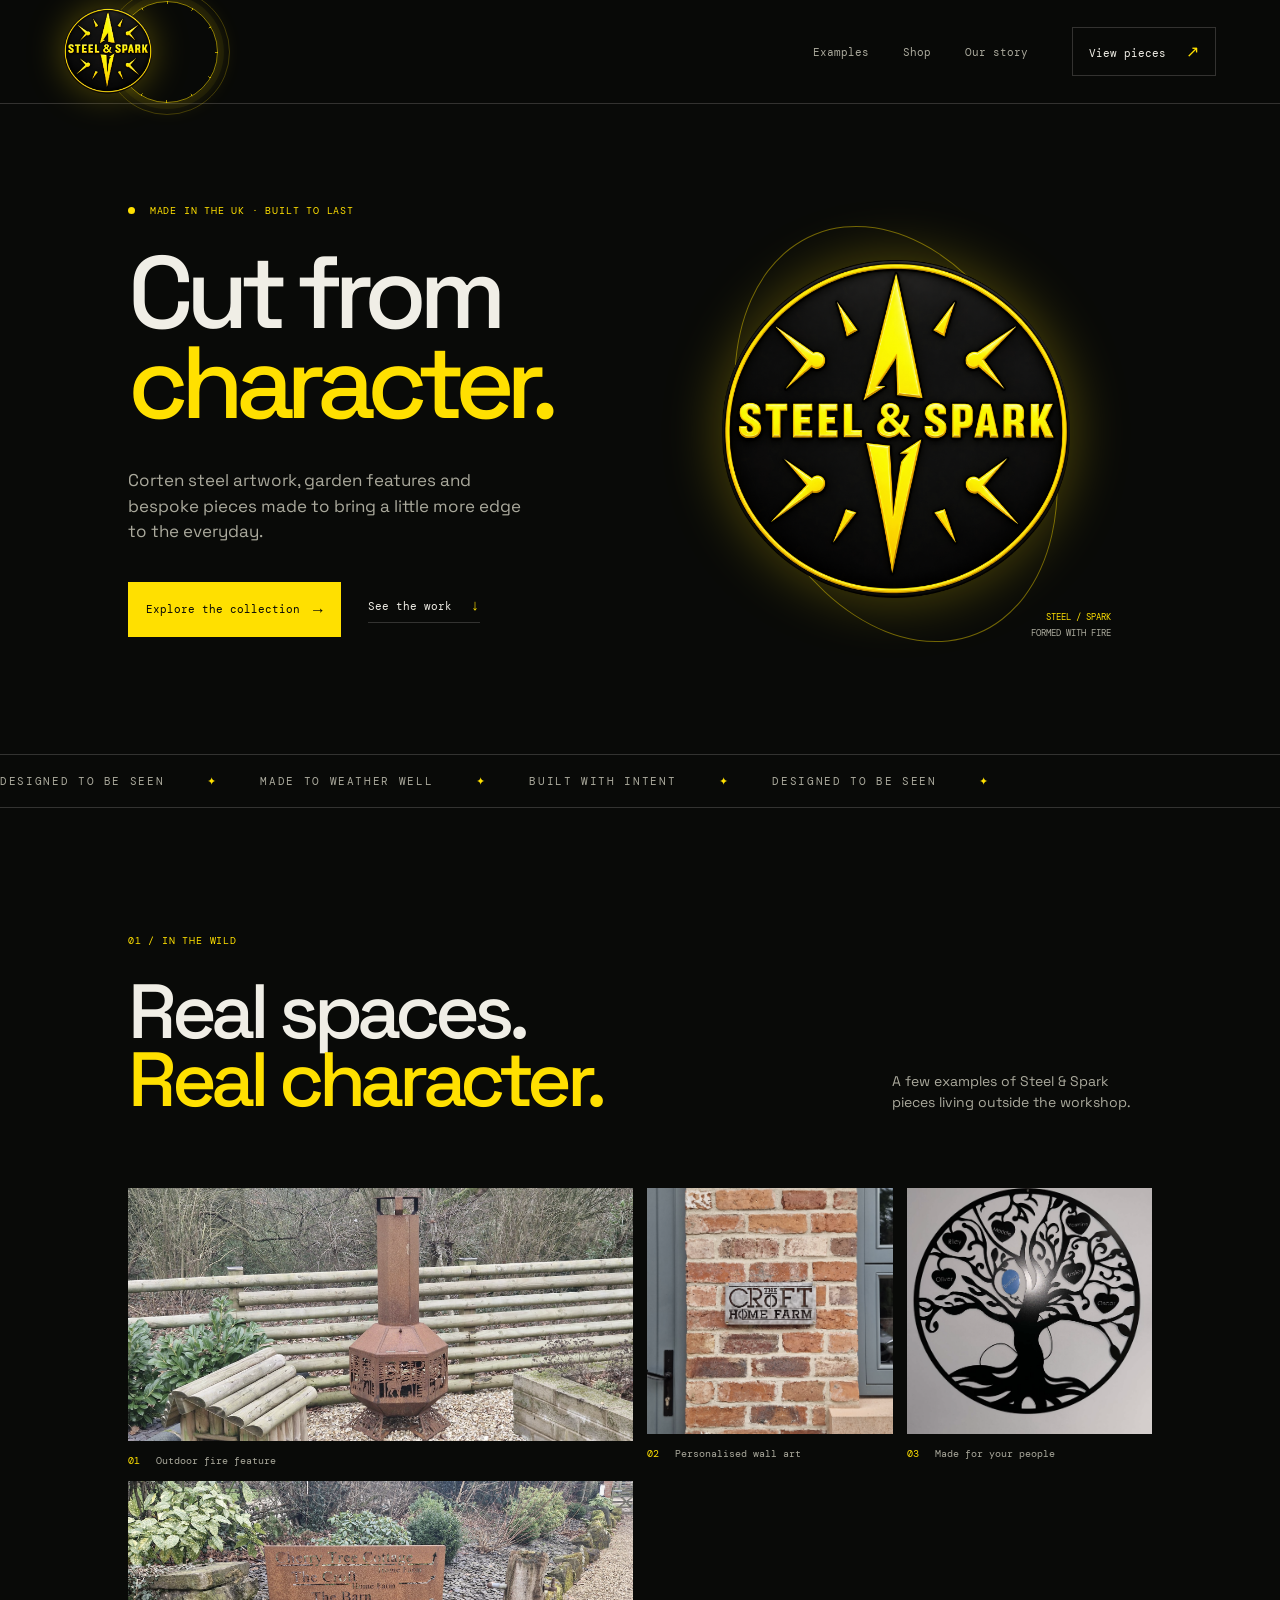
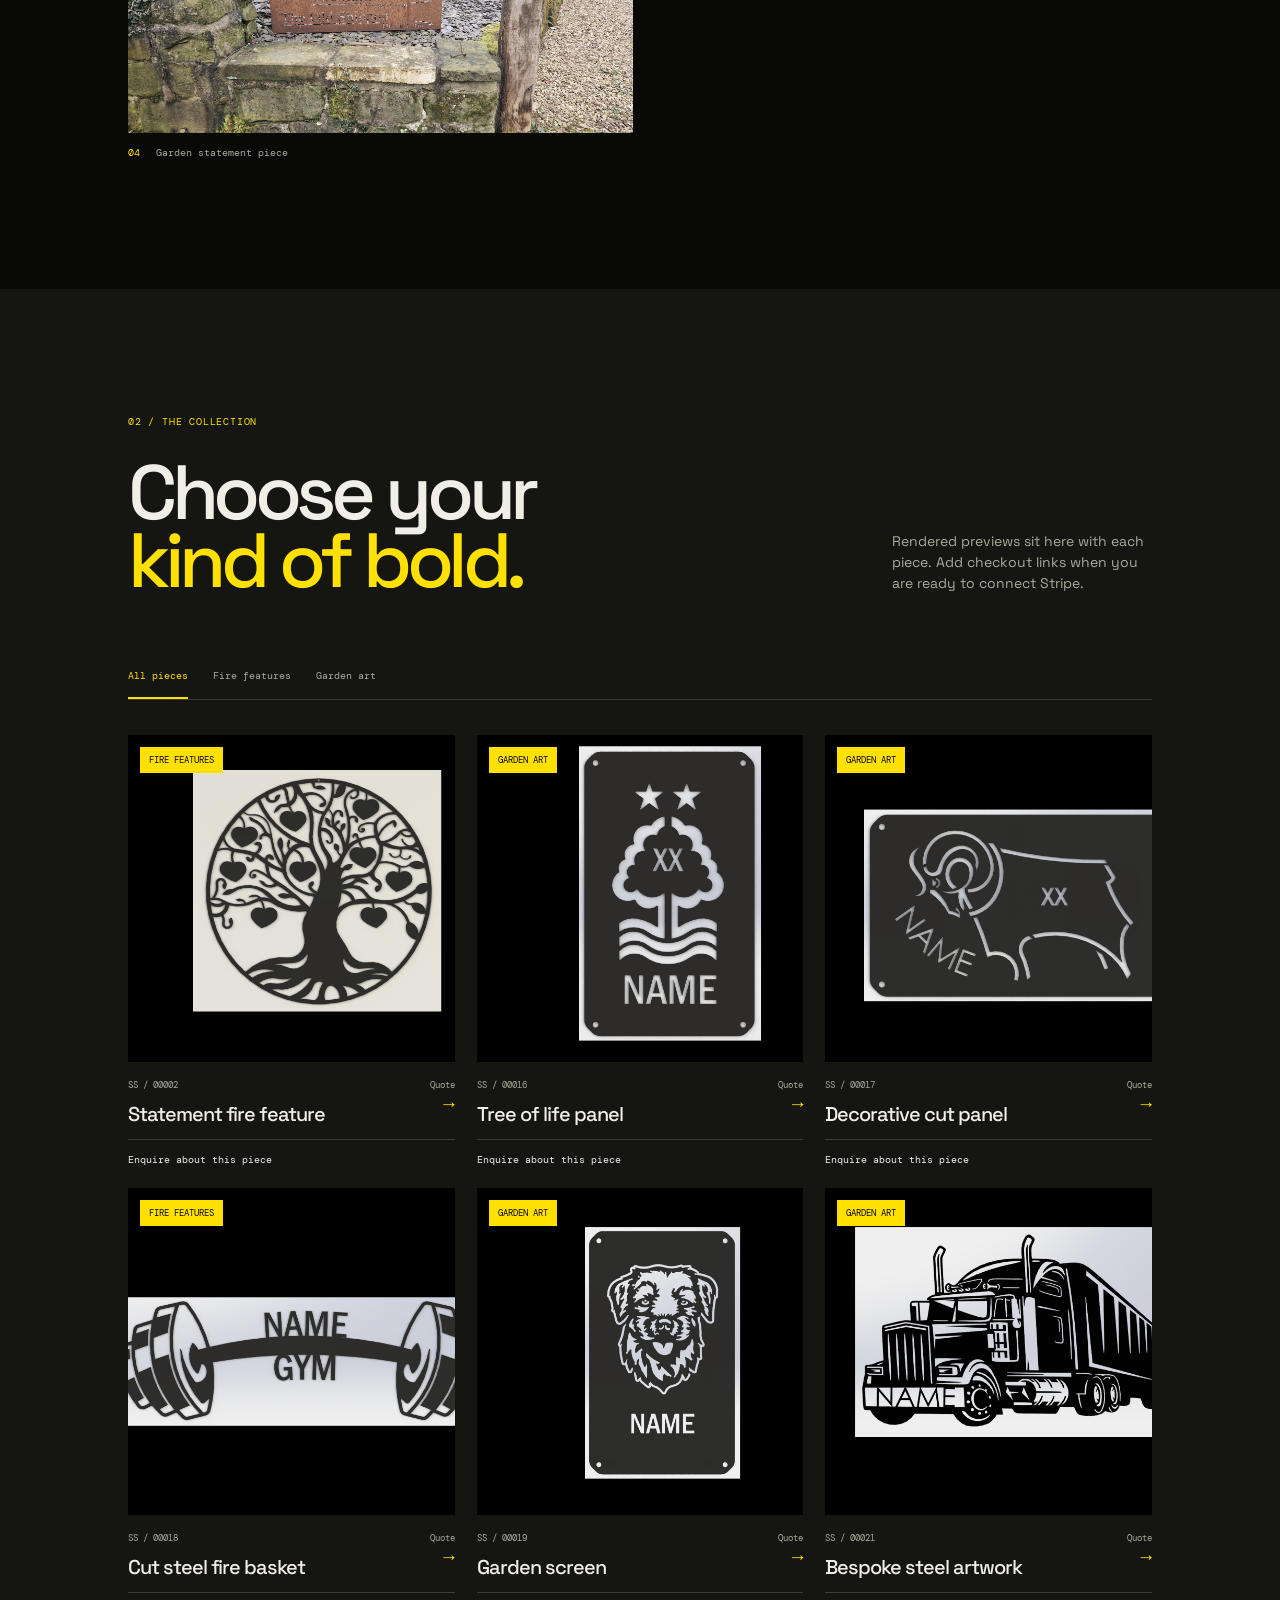
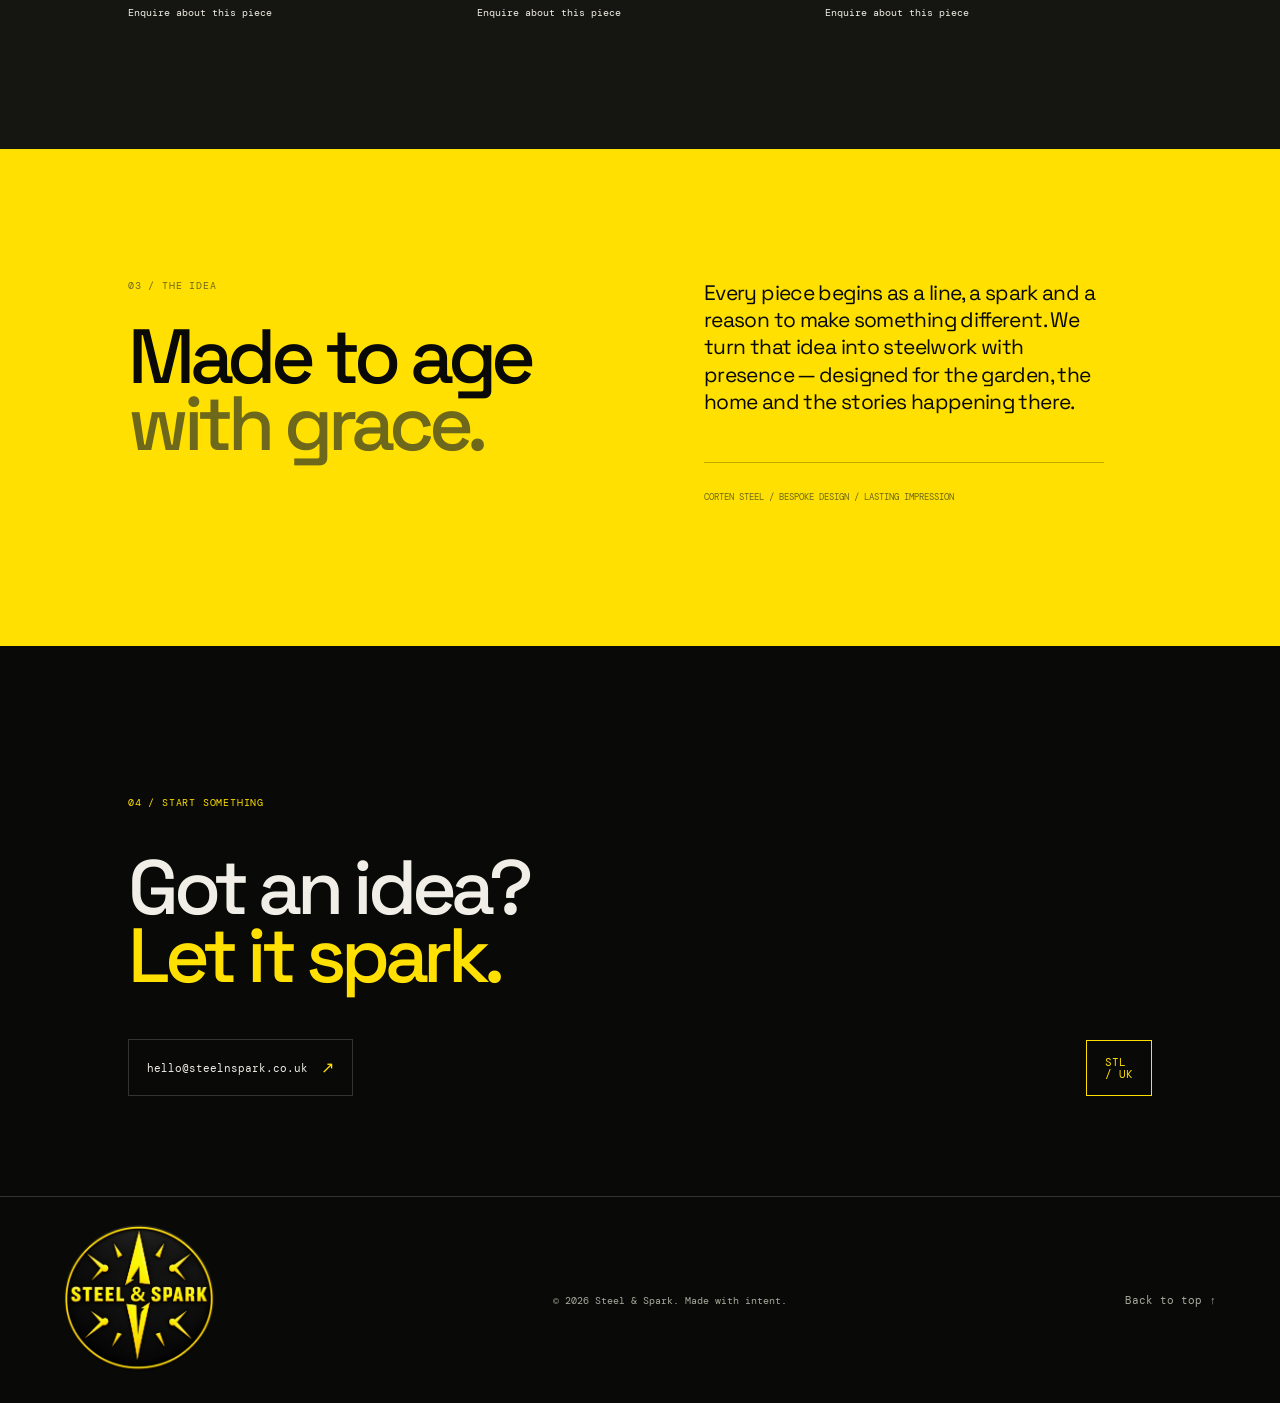
==== commit 105aa773: "Use new radial logo branding" ====
--- a/index.html
+++ b/index.html
@@ -9,10 +9,11 @@
     <link rel="preconnect" href="https://fonts.gstatic.com" crossorigin />
     <link href="https://fonts.googleapis.com/css2?family=DM+Mono:wght@400;500&family=Space+Grotesk:wght@400;500;600;700&display=swap" rel="stylesheet" />
     <link rel="stylesheet" href="styles.css" />
+    <link rel="stylesheet" href="theme.css" />
   </head>
   <body>
     <header class="site-header">
-      <a class="brand" href="#top" aria-label="Steel and Spark home"><img src="assets/logo.svg" alt="Steel and Spark" /></a>
+      <a class="brand brand-radial" href="#top" aria-label="Steel and Spark home"><span class="radial-ring radial-ring-one"></span><span class="radial-ring radial-ring-two"></span><span class="radial-rays"></span><img src="assets/logo.png" alt="Steel and Spark" /></a>
       <nav class="nav-links" aria-label="Main navigation"><a href="#examples">Examples</a><a href="#shop">Shop</a><a href="#story">Our story</a></nav>
       <a class="header-cta" href="#shop">View pieces <span>↗</span></a>
     </header>
@@ -20,7 +21,7 @@
     <main id="top">
       <section class="hero section-pad">
         <div class="hero-copy"><p class="eyebrow"><span class="status-dot"></span> Made in the UK · Built to last</p><h1>Cut from<br /><em>character.</em></h1><p class="hero-intro">Corten steel artwork, garden features and bespoke pieces made to bring a little more edge to the everyday.</p><div class="hero-actions"><a class="button button-primary" href="#shop">Explore the collection <span>→</span></a><a class="text-link" href="#examples">See the work <span>↓</span></a></div></div>
-        <div class="hero-art"><img src="assets/logo-source.png" alt="Steel and Spark logo" /><div class="hero-art-caption"><span>STEEL / SPARK</span><br />FORMED WITH FIRE</div></div>
+        <div class="hero-art"><span class="hero-rays"></span><img src="assets/logo.png" alt="Steel and Spark logo" /><div class="hero-art-caption"><span>STEEL / SPARK</span><br />FORMED WITH FIRE</div></div>
       </section>
 
       <section class="ticker" aria-label="Brand principles"><div>DESIGNED TO BE SEEN <span>✦</span> MADE TO WEATHER WELL <span>✦</span> BUILT WITH INTENT <span>✦</span> DESIGNED TO BE SEEN <span>✦</span></div></section>
@@ -32,7 +33,7 @@
       <section id="story" class="story section-pad"><div><p class="eyebrow">03 / The idea</p><h2>Made to age<br /><em>with grace.</em></h2></div><div class="story-copy"><p>Every piece begins as a line, a spark and a reason to make something different. We turn that idea into steelwork with presence — designed for the garden, the home and the stories happening there.</p><div class="rule"></div><p class="mono">CORTEN STEEL / BESPOKE DESIGN / LASTING IMPRESSION</p></div></section>
       <section id="contact" class="contact section-pad"><div class="contact-inner"><p class="eyebrow">04 / Start something</p><h2>Got an idea?<br /><em>Let it spark.</em></h2><a class="button button-light" href="mailto:hello@steelnspark.co.uk">hello@steelnspark.co.uk <span>↗</span></a></div><div class="contact-stamp">STL<br />/ UK</div></section>
     </main>
-    <footer class="site-footer"><a class="brand" href="#top"><img src="assets/logo.svg" alt="Steel and Spark" /></a><p>© 2026 Steel & Spark. Made with intent.</p><a href="#top">Back to top ↑</a></footer>
+    <footer class="site-footer"><a class="brand" href="#top"><img src="assets/logo.png" alt="Steel and Spark" /></a><p>© 2026 Steel & Spark. Made with intent.</p><a href="#top">Back to top ↑</a></footer>
     <script src="script.js"></script>
   </body>
 </html>
--- a/theme.css
+++ b/theme.css
@@ -0,0 +1,11 @@
+.site-header{height:104px;background:rgba(9,10,8,.96)}
+.brand-radial{height:104px;isolation:isolate;position:relative;width:206px}
+.brand-radial img{filter:drop-shadow(0 0 18px rgba(255,224,0,.3));position:relative;width:88px;z-index:2}
+.radial-ring,.radial-rays{border:1px solid rgba(255,224,0,.55);border-radius:50%;height:102px;left:50%;position:absolute;top:50%;transform:translate(-50%,-50%);width:102px}
+.radial-ring-one{box-shadow:0 0 0 6px rgba(255,224,0,.05),0 0 25px rgba(255,224,0,.2)}
+.radial-ring-two{border-color:rgba(255,224,0,.22);height:126px;width:126px}
+.radial-rays{border:0;height:140px;width:140px;background:repeating-conic-gradient(from 0deg,rgba(255,224,0,.65) 0deg 1deg,transparent 1deg 30deg);mask:radial-gradient(circle,transparent 0 48%,#000 49% 51%,transparent 52%)}
+.hero-art{background:radial-gradient(circle at center,rgba(255,224,0,.18),transparent 48%)}
+.hero-art img{filter:drop-shadow(0 0 28px rgba(255,224,0,.3))}
+.hero-rays{background:repeating-conic-gradient(from 0deg,rgba(255,224,0,.5) 0deg 1deg,transparent 1deg 20deg);height:480px;mask:radial-gradient(circle,transparent 0 43%,#000 44% 46%,transparent 47%);position:absolute;width:480px}
+@media(max-width:760px){.site-header{height:82px}.brand-radial{height:82px;width:170px}.brand-radial img{width:70px}.radial-ring{height:82px;width:82px}.radial-ring-two{height:102px;width:102px}.radial-rays{height:116px;width:116px}}
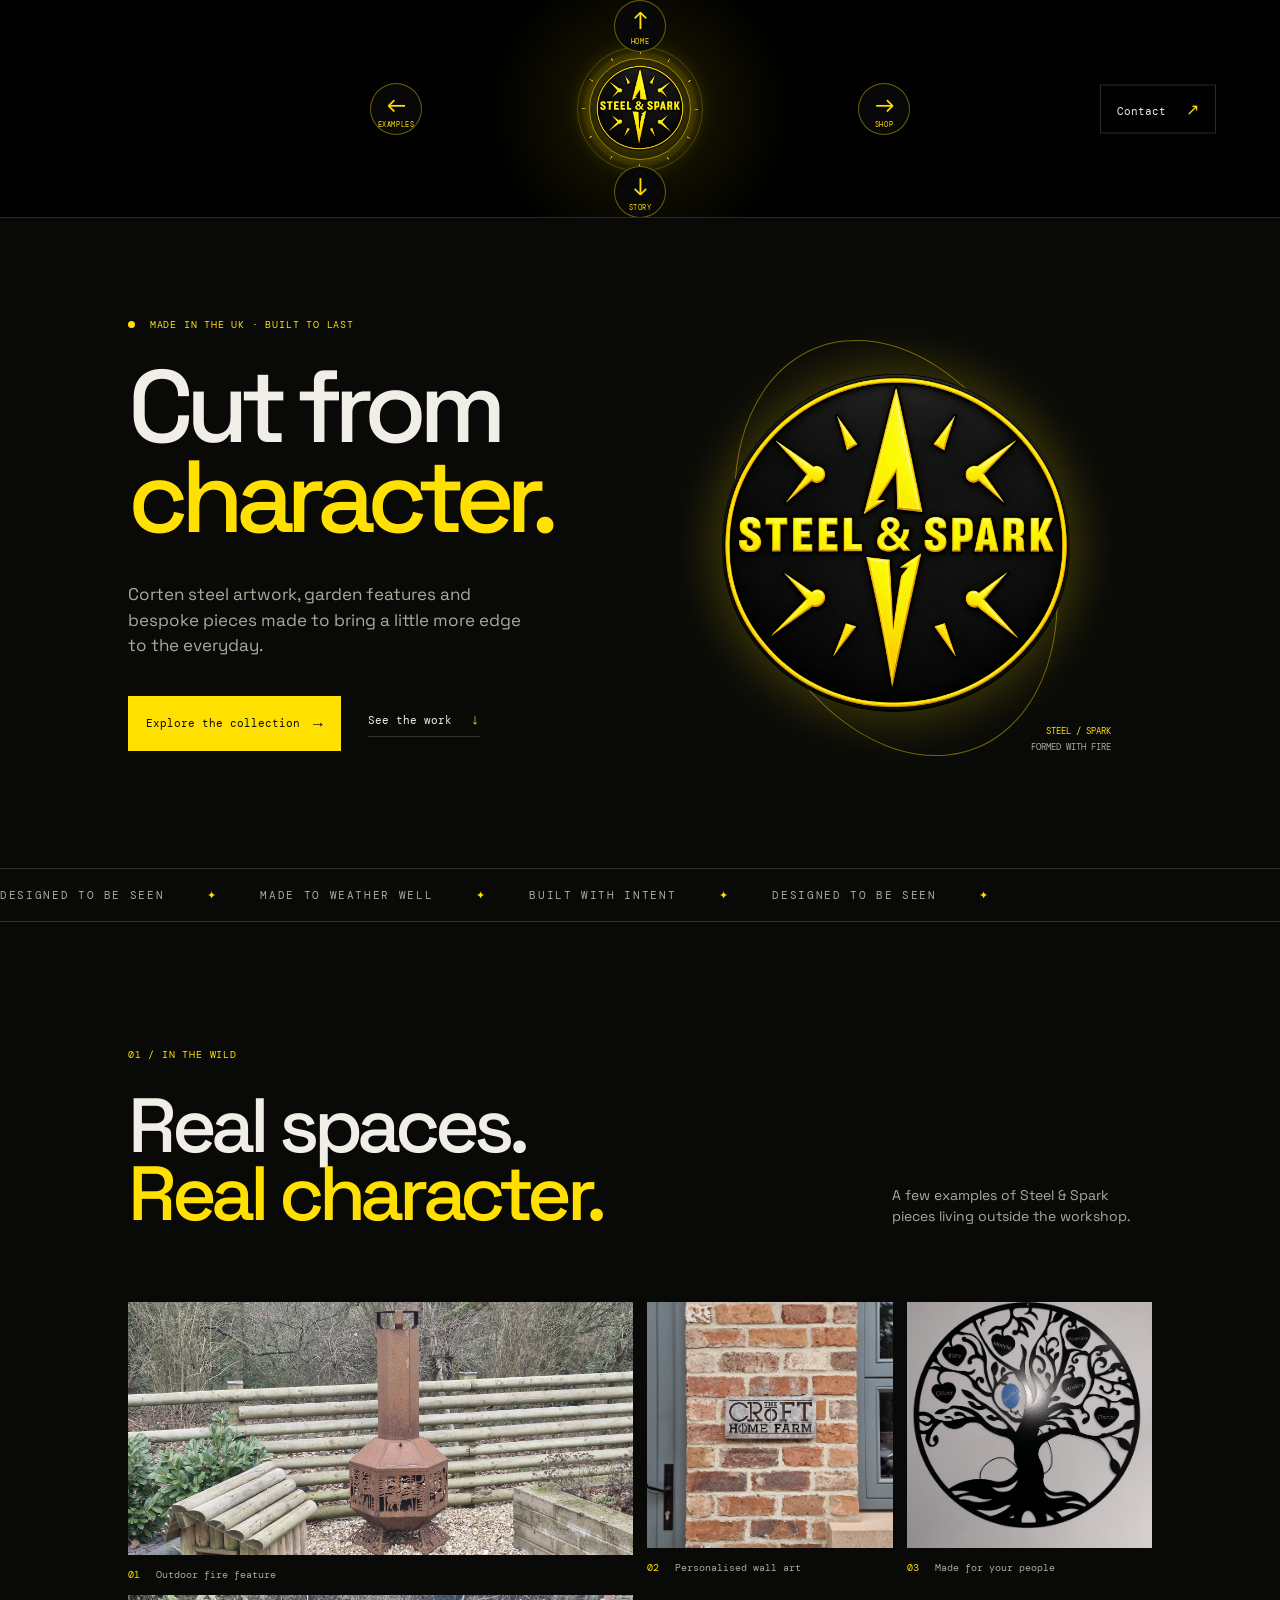
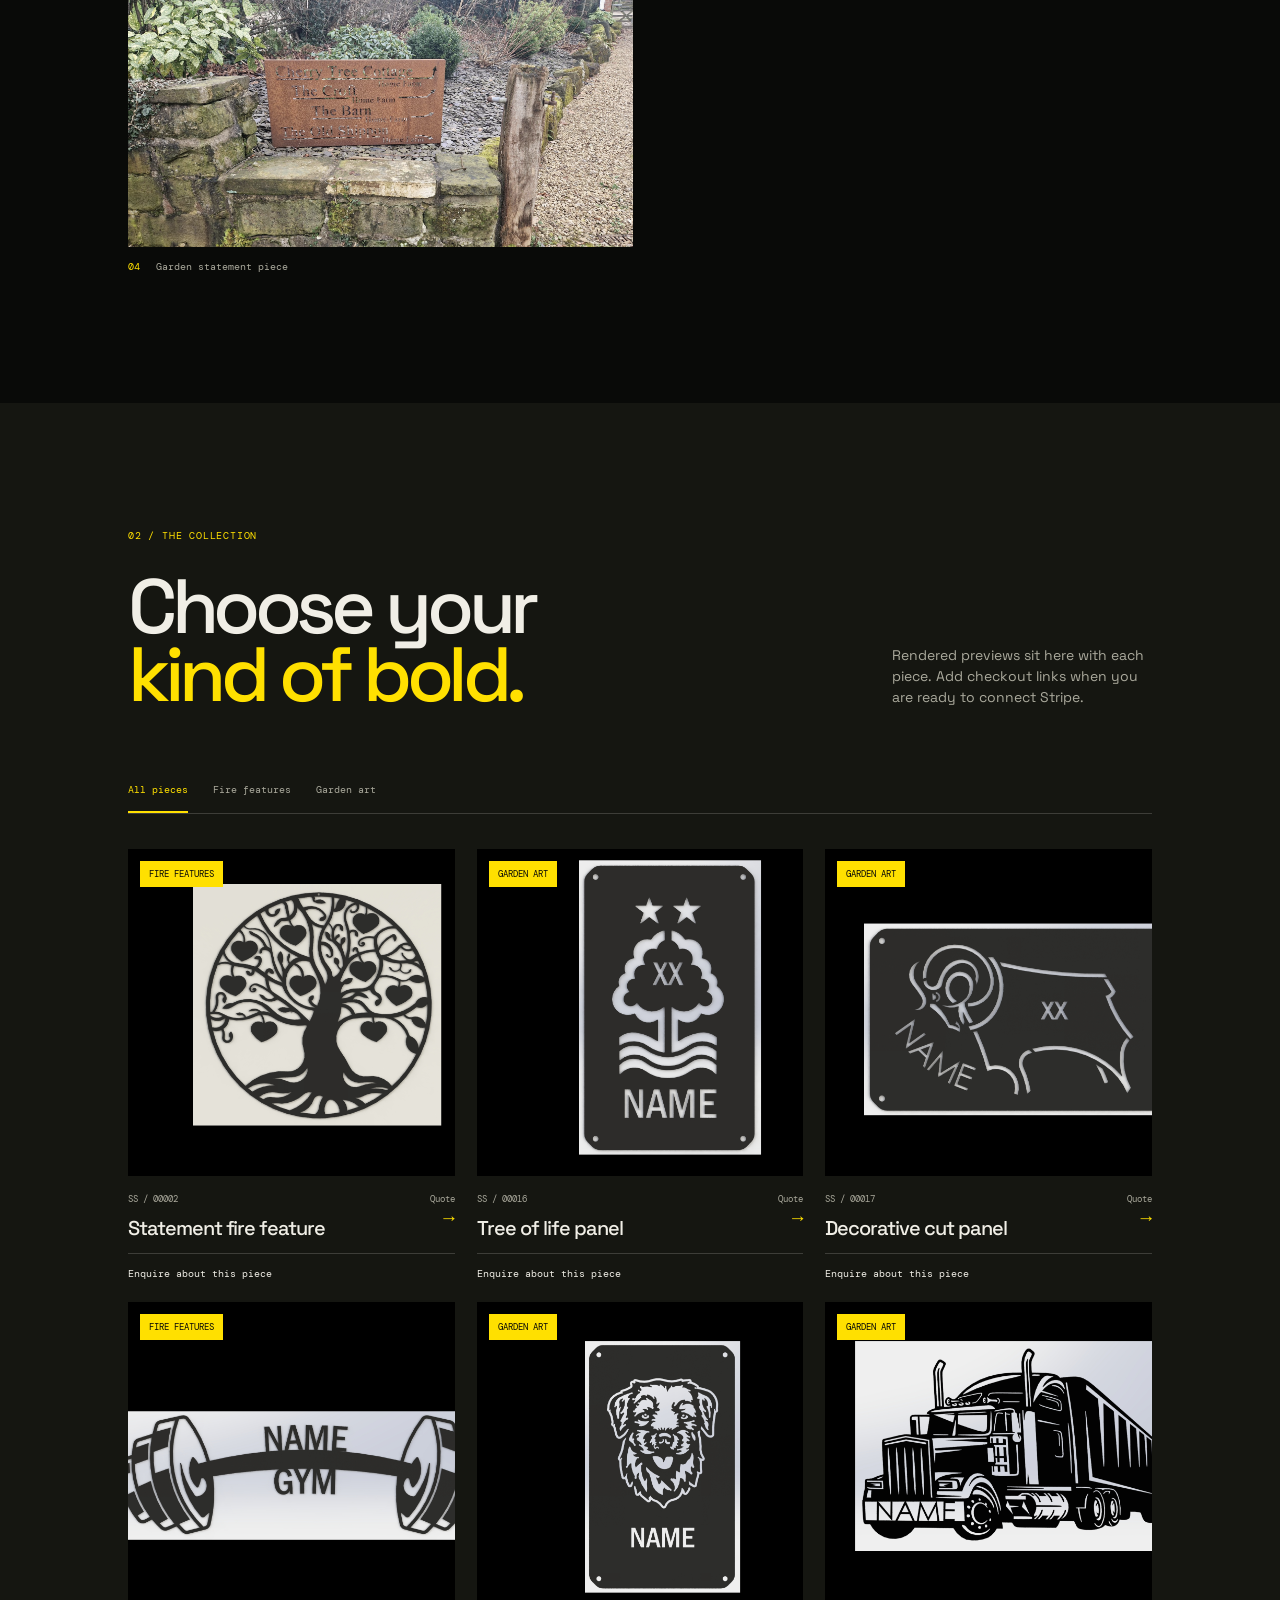
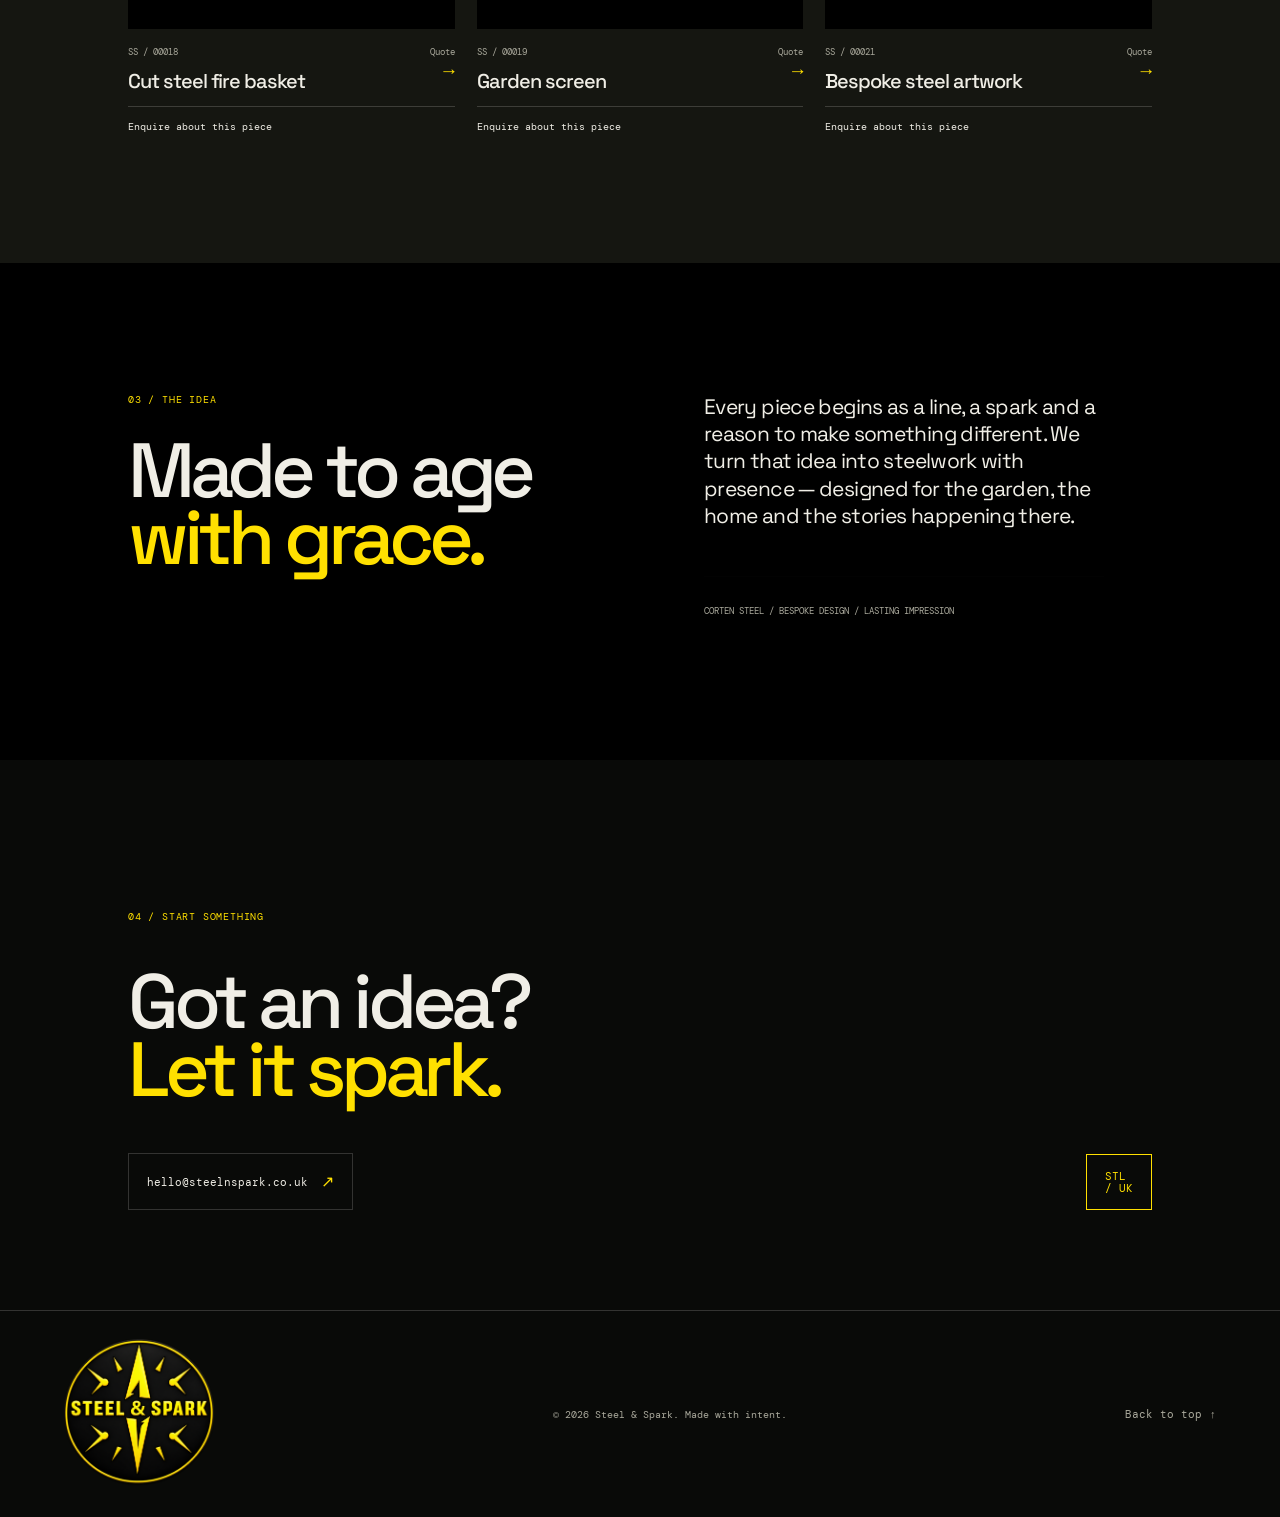
==== commit bad14253: "Center logo with radial directional navigation" ====
--- a/index.html
+++ b/index.html
@@ -13,9 +13,10 @@
   </head>
   <body>
     <header class="site-header">
+      <span class="header-halo" aria-hidden="true"></span>
       <a class="brand brand-radial" href="#top" aria-label="Steel and Spark home"><span class="radial-ring radial-ring-one"></span><span class="radial-ring radial-ring-two"></span><span class="radial-rays"></span><img src="assets/logo.png" alt="Steel and Spark" /></a>
-      <nav class="nav-links" aria-label="Main navigation"><a href="#examples">Examples</a><a href="#shop">Shop</a><a href="#story">Our story</a></nav>
-      <a class="header-cta" href="#shop">View pieces <span>↗</span></a>
+      <nav class="radial-nav" aria-label="Main navigation"><a class="direction direction-up" href="#top" aria-label="Home">↑<small>HOME</small></a><a class="direction direction-right" href="#shop" aria-label="Shop">→<small>SHOP</small></a><a class="direction direction-down" href="#story" aria-label="Our story">↓<small>STORY</small></a><a class="direction direction-left" href="#examples" aria-label="Examples">←<small>EXAMPLES</small></a></nav>
+      <a class="header-cta" href="#contact">Contact <span>↗</span></a>
     </header>
 
     <main id="top">
--- a/theme.css
+++ b/theme.css
@@ -1,11 +1,23 @@
-.site-header{height:104px;background:rgba(9,10,8,.96)}
-.brand-radial{height:104px;isolation:isolate;position:relative;width:206px}
+.site-header{height:218px;background:#000;display:flex;justify-content:center;overflow:hidden;position:relative}
+.header-halo{background:radial-gradient(circle,rgba(255,224,0,.13),transparent 60%);height:360px;left:50%;position:absolute;top:50%;transform:translate(-50%,-50%);width:360px}
+.brand-radial{height:218px;isolation:isolate;justify-content:center;position:absolute;left:50%;top:50%;transform:translate(-50%,-50%);width:218px;z-index:3}
 .brand-radial img{filter:drop-shadow(0 0 18px rgba(255,224,0,.3));position:relative;width:88px;z-index:2}
 .radial-ring,.radial-rays{border:1px solid rgba(255,224,0,.55);border-radius:50%;height:102px;left:50%;position:absolute;top:50%;transform:translate(-50%,-50%);width:102px}
 .radial-ring-one{box-shadow:0 0 0 6px rgba(255,224,0,.05),0 0 25px rgba(255,224,0,.2)}
 .radial-ring-two{border-color:rgba(255,224,0,.22);height:126px;width:126px}
-.radial-rays{border:0;height:140px;width:140px;background:repeating-conic-gradient(from 0deg,rgba(255,224,0,.65) 0deg 1deg,transparent 1deg 30deg);mask:radial-gradient(circle,transparent 0 48%,#000 49% 51%,transparent 52%)}
+.radial-rays{border:0;height:160px;width:160px;background:repeating-conic-gradient(from 0deg,rgba(255,224,0,.65) 0deg 1deg,transparent 1deg 30deg);mask:radial-gradient(circle,transparent 0 48%,#000 49% 51%,transparent 52%)}
+.radial-nav{height:218px;left:50%;position:absolute;top:50%;transform:translate(-50%,-50%);width:min(100%,540px);z-index:4}
+.direction{align-items:center;background:#080808;border:1px solid rgba(255,224,0,.4);border-radius:50%;color:var(--yellow);display:flex;flex-direction:column;font-family:var(--sans);font-size:24px;height:52px;justify-content:center;position:absolute;text-decoration:none;transition:background .2s,box-shadow .2s,transform .2s;width:52px}
+.direction:hover{background:var(--yellow);box-shadow:0 0 20px rgba(255,224,0,.35);color:#000}
+.direction small{font-family:var(--mono);font-size:7px;letter-spacing:.08em;margin-top:1px}
+.direction-up{left:50%;top:0;transform:translateX(-50%)}.direction-up:hover{transform:translate(-50%,-3px)}
+.direction-right{right:0;top:50%;transform:translateY(-50%)}.direction-right:hover{transform:translate(3px,-50%)}
+.direction-down{bottom:0;left:50%;transform:translateX(-50%)}.direction-down:hover{transform:translate(-50%,3px)}
+.direction-left{left:0;top:50%;transform:translateY(-50%)}.direction-left:hover{transform:translate(-3px,-50%)}
+.nav-links{display:none}
+.header-cta{position:absolute;right:5vw;top:50%;transform:translateY(-50%)}
 .hero-art{background:radial-gradient(circle at center,rgba(255,224,0,.18),transparent 48%)}
 .hero-art img{filter:drop-shadow(0 0 28px rgba(255,224,0,.3))}
 .hero-rays{background:repeating-conic-gradient(from 0deg,rgba(255,224,0,.5) 0deg 1deg,transparent 1deg 20deg);height:480px;mask:radial-gradient(circle,transparent 0 43%,#000 44% 46%,transparent 47%);position:absolute;width:480px}
-@media(max-width:760px){.site-header{height:82px}.brand-radial{height:82px;width:170px}.brand-radial img{width:70px}.radial-ring{height:82px;width:82px}.radial-ring-two{height:102px;width:102px}.radial-rays{height:116px;width:116px}}
+.story{background:#000;color:var(--paper)}.story .eyebrow{color:var(--yellow)}.story h2 em{color:var(--yellow)}.story-copy .mono{color:var(--muted)}
+@media(max-width:760px){.site-header{height:190px}.brand-radial{height:190px;width:190px}.brand-radial img{width:74px}.radial-ring{height:86px;width:86px}.radial-ring-two{height:112px;width:112px}.radial-rays{height:140px;width:140px}.radial-nav{height:190px;width:92vw}.direction{height:45px;width:45px;font-size:20px}.direction small{font-size:6px}.header-cta{bottom:12px;font-size:9px;position:absolute;right:6vw;top:auto;transform:none}.hero-art{min-height:330px}}
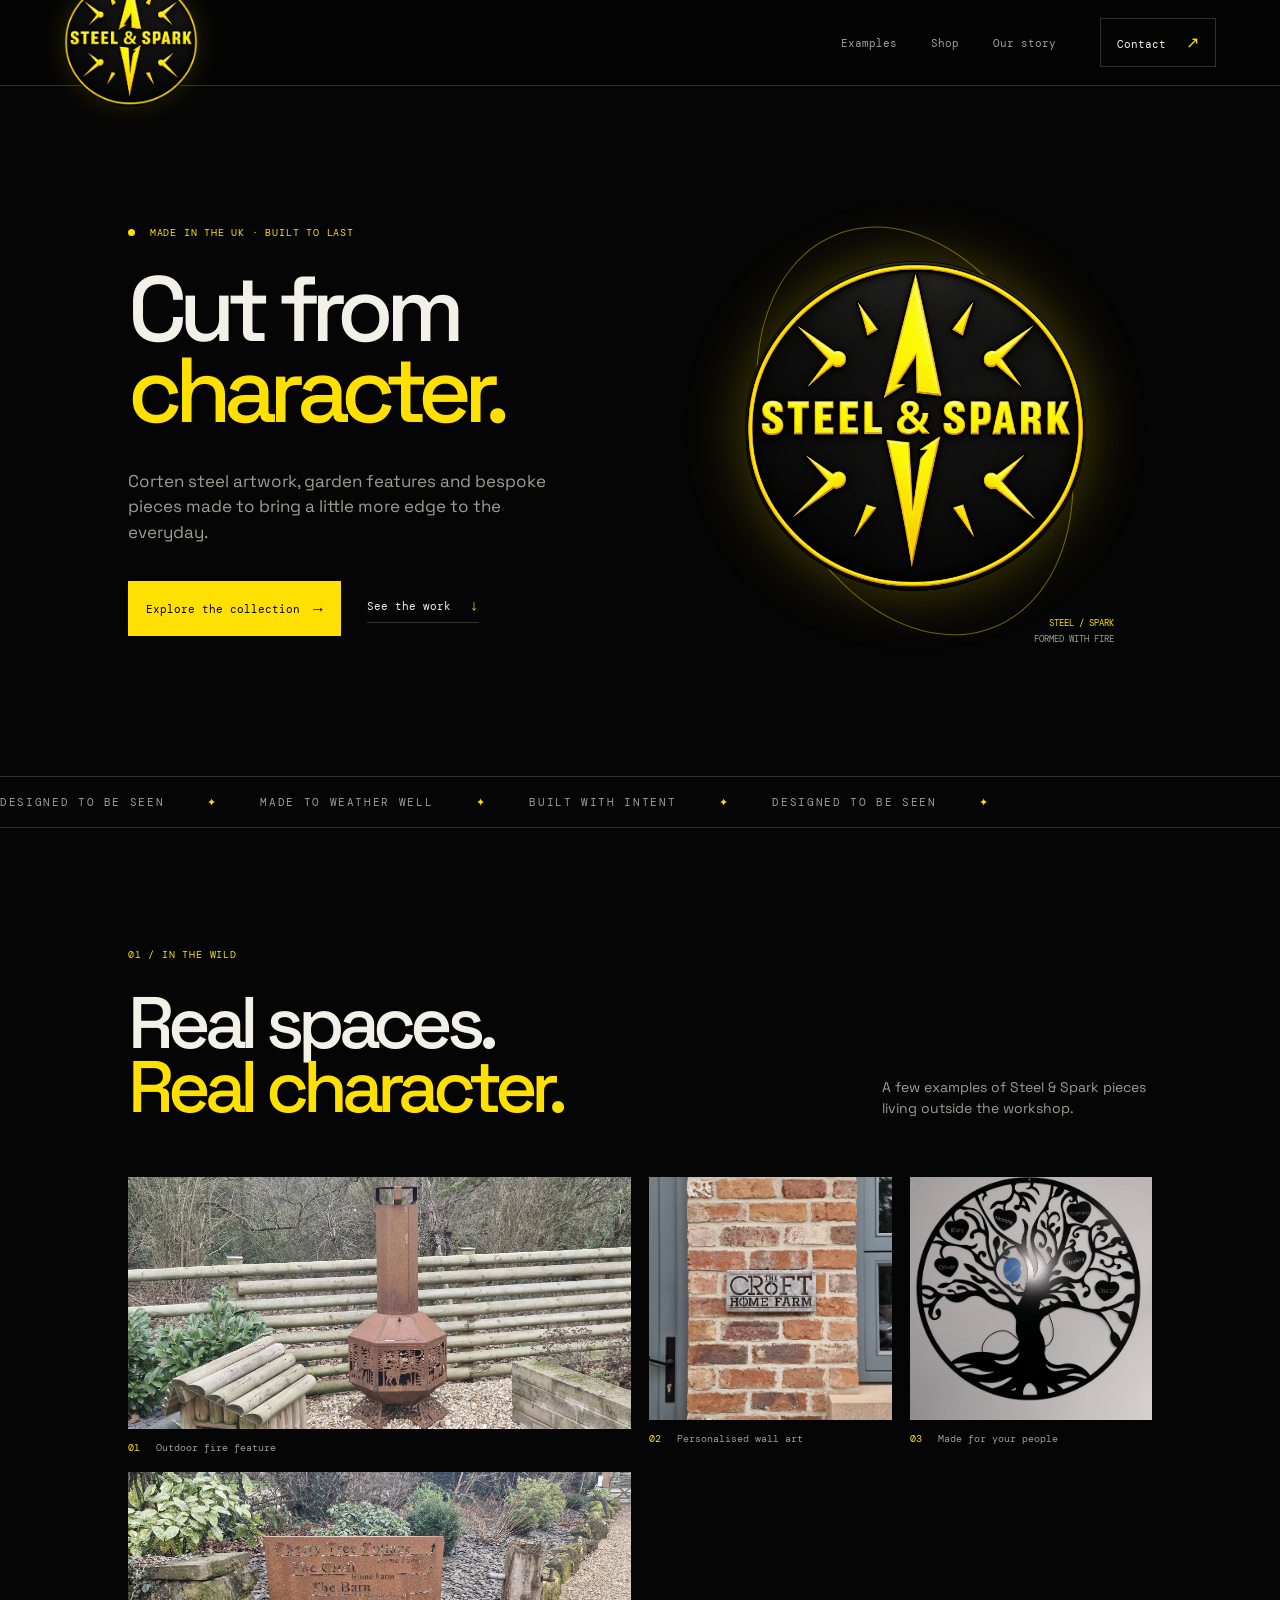
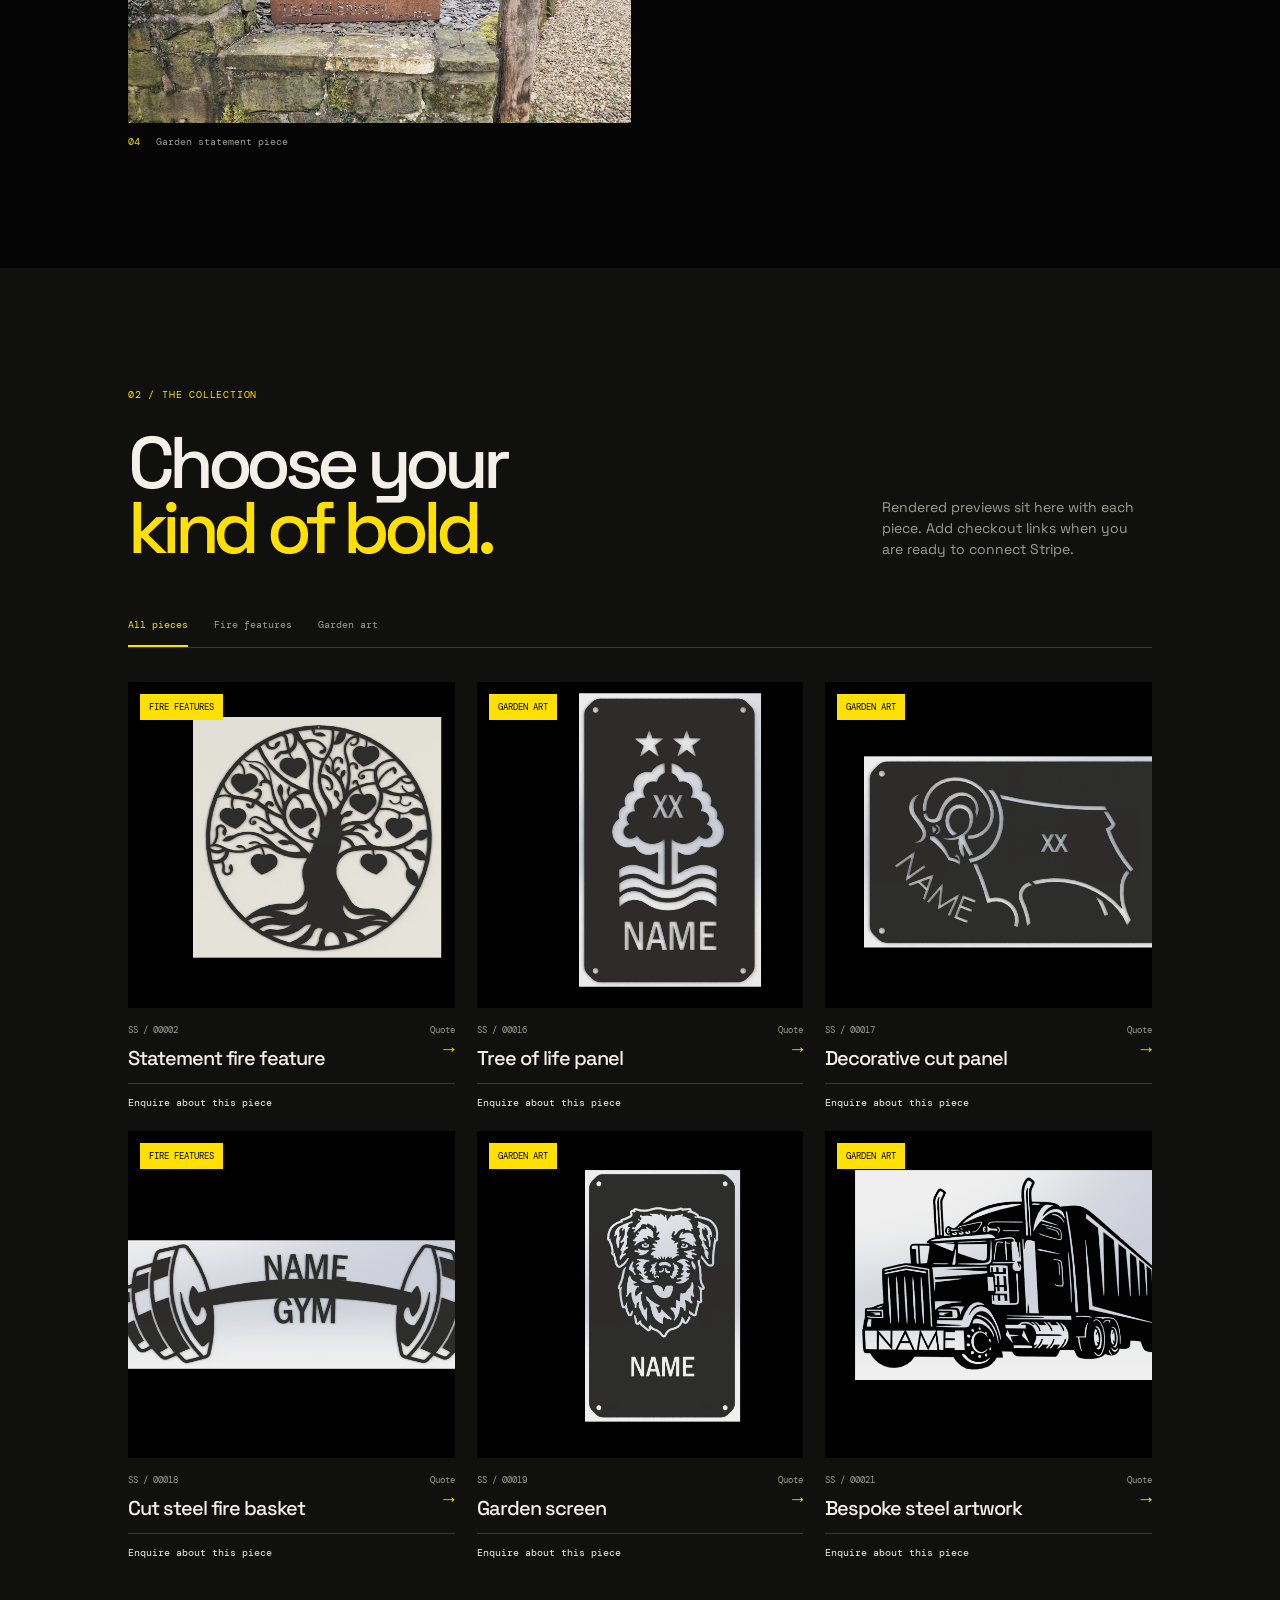
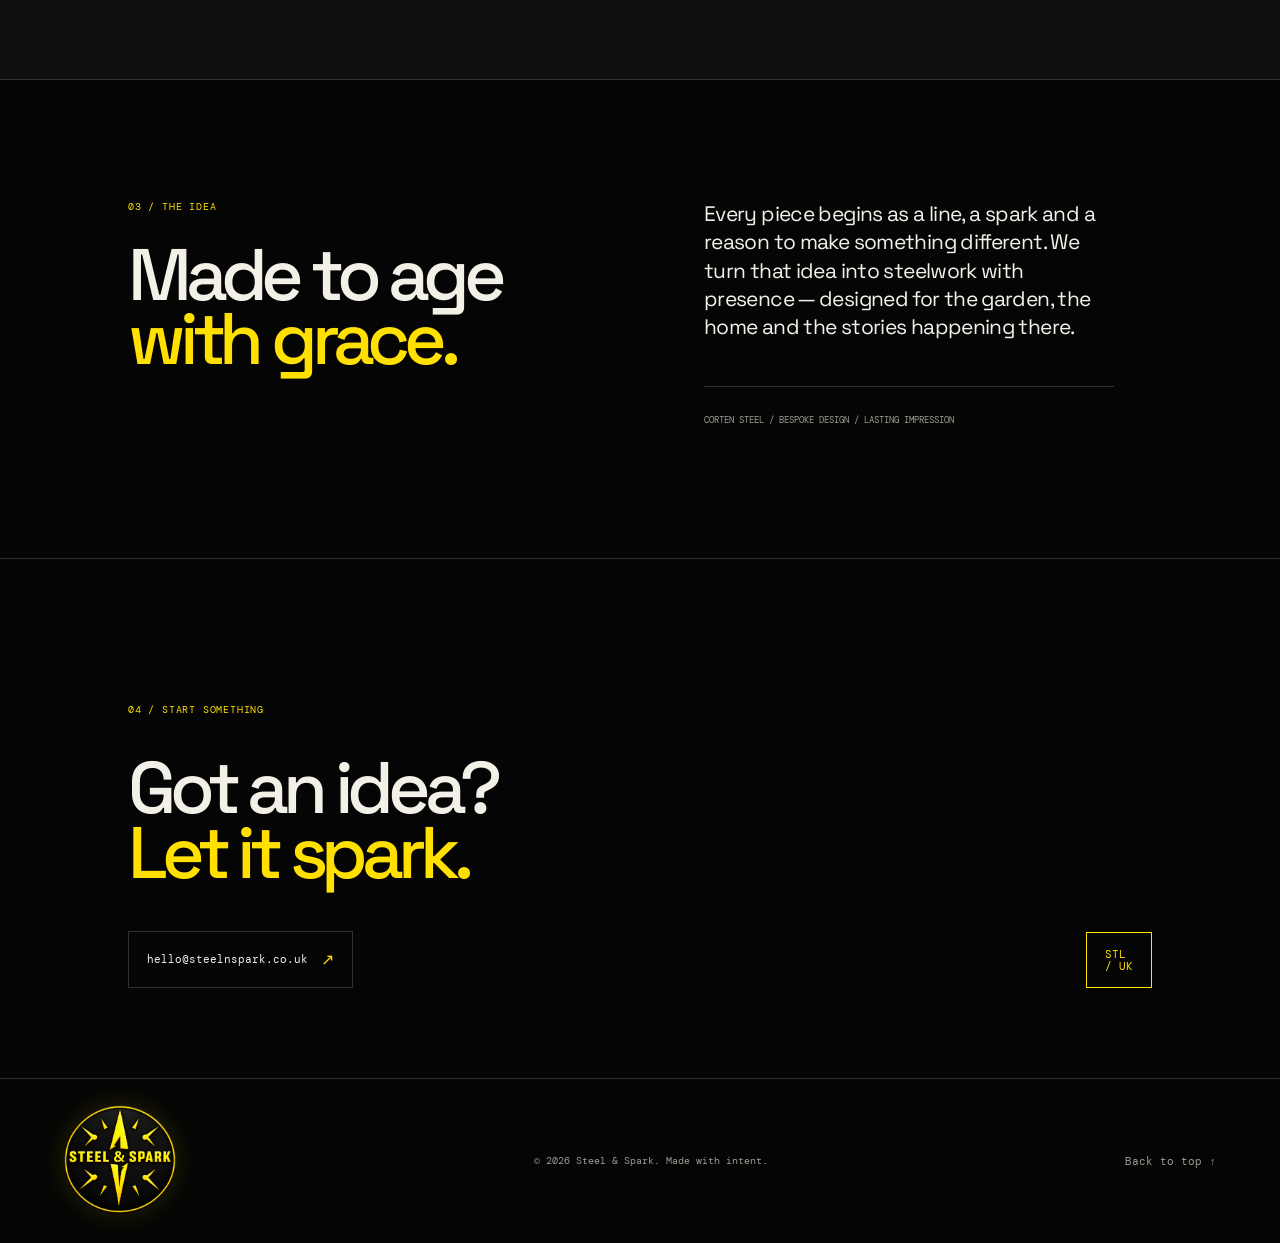
==== commit 29c9f38c: "Clean up layout and simplify header" ====
--- a/index.html
+++ b/index.html
@@ -9,13 +9,11 @@
     <link rel="preconnect" href="https://fonts.gstatic.com" crossorigin />
     <link href="https://fonts.googleapis.com/css2?family=DM+Mono:wght@400;500&family=Space+Grotesk:wght@400;500;600;700&display=swap" rel="stylesheet" />
     <link rel="stylesheet" href="styles.css" />
-    <link rel="stylesheet" href="theme.css" />
   </head>
   <body>
     <header class="site-header">
-      <span class="header-halo" aria-hidden="true"></span>
-      <a class="brand brand-radial" href="#top" aria-label="Steel and Spark home"><span class="radial-ring radial-ring-one"></span><span class="radial-ring radial-ring-two"></span><span class="radial-rays"></span><img src="assets/logo.png" alt="Steel and Spark" /></a>
-      <nav class="radial-nav" aria-label="Main navigation"><a class="direction direction-up" href="#top" aria-label="Home">↑<small>HOME</small></a><a class="direction direction-right" href="#shop" aria-label="Shop">→<small>SHOP</small></a><a class="direction direction-down" href="#story" aria-label="Our story">↓<small>STORY</small></a><a class="direction direction-left" href="#examples" aria-label="Examples">←<small>EXAMPLES</small></a></nav>
+      <a class="brand" href="#top" aria-label="Steel and Spark home"><img src="assets/logo.png" alt="Steel and Spark" /></a>
+      <nav class="nav-links" aria-label="Main navigation"><a href="#examples">Examples</a><a href="#shop">Shop</a><a href="#story">Our story</a></nav>
       <a class="header-cta" href="#contact">Contact <span>↗</span></a>
     </header>
 
--- a/styles.css
+++ b/styles.css
@@ -1 +1,123 @@
-:root{--ink:#090a08;--paper:#f0eee6;--muted:#aaa99c;--yellow:#ffe000;--line:rgba(240,238,230,.18);--rust:#b56d45;--mono:"DM Mono",monospace;--sans:"Space Grotesk",sans-serif}*{box-sizing:border-box}html{scroll-behavior:smooth}body{margin:0;background:var(--ink);color:var(--paper);font-family:var(--sans);overflow-x:hidden}.site-header{height:88px;padding:0 5vw;border-bottom:1px solid var(--line);display:flex;align-items:center;justify-content:space-between;position:relative;z-index:2;background:rgba(9,10,8,.94);backdrop-filter:blur(12px)}.brand{display:flex;align-items:center}.brand img{display:block;width:176px;height:auto}.nav-links{display:flex;gap:34px;margin-left:auto;margin-right:44px}.nav-links a,.header-cta,.text-link,.site-footer a{color:var(--paper);font-family:var(--mono);font-size:11px;text-decoration:none}.nav-links a{color:var(--muted);transition:color .2s}.nav-links a:hover,.site-footer a:hover{color:var(--yellow)}.header-cta{border:1px solid var(--line);padding:13px 16px}.header-cta span,.button span{color:var(--yellow);font-size:16px;margin-left:13px}.section-pad{padding-left:10vw;padding-right:10vw}.hero{display:grid;grid-template-columns:1fr 1fr;min-height:650px;padding-bottom:90px;padding-top:100px}.eyebrow{color:var(--yellow);font-family:var(--mono);font-size:10px;letter-spacing:.08em;margin:0 0 31px;text-transform:uppercase}.status-dot{background:var(--yellow);border-radius:50%;display:inline-block;height:7px;margin-right:8px;width:7px}.hero h1,h2{font-size:clamp(56px,8vw,116px);font-weight:500;letter-spacing:-.08em;line-height:.88;margin:0}.hero h1 em,h2 em{color:var(--yellow);font-style:normal}.hero-intro{color:var(--muted);font-size:17px;line-height:1.5;margin:40px 0 37px;max-width:410px}.hero-actions{align-items:center;display:flex;gap:27px}.button{align-items:center;display:inline-flex;font-family:var(--mono);font-size:11px;padding:17px 18px;text-decoration:none}.button-primary{background:var(--yellow);color:var(--ink)}.button-primary span{color:var(--ink)}.text-link{border-bottom:1px solid var(--line);padding-bottom:7px}.text-link span{color:var(--yellow);font-size:15px;margin-left:12px}.hero-art{align-items:center;background:radial-gradient(circle at center,rgba(255,224,0,.13),transparent 48%);display:flex;justify-content:center;min-height:440px;position:relative}.hero-art:before{border:1px solid rgba(255,224,0,.42);border-radius:50%;content:"";height:430px;position:absolute;transform:rotate(-22deg);width:300px}.hero-art img{filter:drop-shadow(0 0 28px rgba(255,224,0,.24));max-width:68%;position:relative}.hero-art-caption{bottom:5%;color:var(--muted);font-family:var(--mono);font-size:9px;line-height:1.7;position:absolute;right:8%;text-align:right}.hero-art-caption span{color:var(--yellow)}.ticker{border-bottom:1px solid var(--line);border-top:1px solid var(--line);color:var(--muted);font-family:var(--mono);font-size:11px;letter-spacing:.15em;overflow:hidden;padding:19px 0;white-space:nowrap}.ticker div{animation:marquee 28s linear infinite}.ticker span{color:var(--yellow);margin:0 34px}@keyframes marquee{to{transform:translateX(-30%)}}.examples,.shop{padding-bottom:130px;padding-top:126px}.section-heading{align-items:end;display:flex;justify-content:space-between;margin-bottom:75px}.section-heading h2,.story h2,.contact h2{font-size:clamp(46px,6vw,82px);letter-spacing:-.07em}.section-note{color:var(--muted);font-size:14px;line-height:1.5;margin:0;max-width:260px}.example-grid{display:grid;gap:14px;grid-template-columns:repeat(4,1fr)}.example{margin:0}.example-wide{grid-column:span 2}.example img{aspect-ratio:1/1;display:block;filter:saturate(.75);object-fit:cover;transition:filter .3s,transform .3s;width:100%}.example-wide img{aspect-ratio:2/1}.example:hover img{filter:saturate(1);transform:scale(.99)}.example figcaption{color:var(--muted);font-family:var(--mono);font-size:10px;padding-top:13px}.example figcaption span{color:var(--yellow);margin-right:10px}.shop{background:#151611}.shop-tabs{border-bottom:1px solid var(--line);display:flex;gap:25px;margin-bottom:35px}.shop-tab{background:transparent;border:0;border-bottom:2px solid transparent;color:var(--muted);cursor:pointer;font-family:var(--mono);font-size:10px;padding:0 0 15px}.shop-tab.active,.shop-tab:hover{border-color:var(--yellow);color:var(--yellow)}.product-grid{display:grid;gap:22px;grid-template-columns:repeat(3,1fr)}.product-card{min-width:0}.product-image{background:#23251e;position:relative}.product-image img{aspect-ratio:1/1;display:block;object-fit:cover;width:100%}.product-tag{background:var(--yellow);color:var(--ink);font-family:var(--mono);font-size:9px;left:12px;padding:7px 9px;position:absolute;text-transform:uppercase;top:12px}.product-meta{align-items:start;display:flex;justify-content:space-between;padding:17px 0 12px}.mono{color:var(--muted);font-family:var(--mono);font-size:9px;margin:0 0 10px}.product-meta h3{font-size:20px;font-weight:500;letter-spacing:-.05em;margin:0}.product-price{color:var(--muted);font-family:var(--mono);font-size:9px;text-align:right}.product-price span{color:var(--yellow);font-size:19px}.product-link{border-top:1px solid var(--line);color:var(--paper);display:block;font-family:var(--mono);font-size:10px;padding-top:13px;text-decoration:none}.product-link:hover{color:var(--yellow)}.story{background:var(--yellow);color:var(--ink);display:grid;gap:10vw;grid-template-columns:1fr 1fr;padding-bottom:130px;padding-top:130px}.story .eyebrow{color:#6d681b}.story h2 em{color:#6d681b}.story-copy{align-self:end;max-width:400px}.story-copy>p:first-child{font-size:21px;letter-spacing:-.03em;line-height:1.3;margin:0 0 47px}.story-copy .mono{color:#6d681b;line-height:2}.rule{border-top:1px solid rgba(9,10,8,.25);margin-bottom:25px}.contact{align-items:end;display:flex;justify-content:space-between;min-height:550px;padding-bottom:100px;padding-top:120px}.contact-inner .eyebrow{margin-bottom:45px}.contact h2{margin-bottom:50px}.button-light{border:1px solid var(--line);color:var(--paper)}.contact-stamp{border:1px solid var(--yellow);color:var(--yellow);font-family:var(--mono);font-size:11px;line-height:1.1;padding:15px 18px}.site-footer{align-items:center;border-top:1px solid var(--line);display:flex;justify-content:space-between;padding:28px 5vw}.site-footer .brand img{width:150px}.site-footer p{color:var(--muted);font-family:var(--mono);font-size:10px}.site-footer>a:last-child{color:var(--muted)}@media(max-width:760px){.site-header{height:72px;padding:0 6vw}.brand img{width:146px}.nav-links{display:none}.header-cta{font-size:9px;padding:10px}.section-pad{padding-left:7vw;padding-right:7vw}.hero{display:block;min-height:auto;padding-bottom:70px;padding-top:70px}.hero h1{font-size:64px}.hero-art{min-height:360px}.section-heading,.story{display:block}.section-heading{margin-bottom:48px}.section-note{margin-top:28px}.example-grid,.product-grid{grid-template-columns:1fr 1fr}.example-wide{grid-column:span 2}.story{padding-bottom:85px;padding-top:85px}.story-copy{margin-top:65px}.contact{align-items:start;display:block;min-height:530px;padding-top:90px}.contact-stamp{display:inline-block;margin-top:80px}.site-footer{align-items:flex-start;display:grid;gap:20px}.site-footer p{order:3}}@media(max-width:480px){.hero-actions{align-items:flex-start;display:flex;flex-direction:column;gap:23px}.example-grid,.product-grid{grid-template-columns:1fr}.example-wide{grid-column:auto}.example-wide img,.example img{aspect-ratio:4/3}.shop-tabs{gap:15px;overflow:auto}.shop-tab{white-space:nowrap}}
+:root {
+  --ink: #050505;
+  --panel: #10110e;
+  --paper: #f3f0e8;
+  --muted: #9d9d92;
+  --yellow: #ffe000;
+  --line: rgba(243, 240, 232, .18);
+  --mono: "DM Mono", monospace;
+  --sans: "Space Grotesk", sans-serif;
+}
+
+* { box-sizing: border-box; }
+html { scroll-behavior: smooth; }
+body { background: var(--ink); color: var(--paper); font-family: var(--sans); margin: 0; overflow-x: hidden; }
+a { color: inherit; }
+.site-header { align-items: center; background: rgba(5, 5, 5, .94); border-bottom: 1px solid var(--line); display: flex; height: 86px; justify-content: space-between; padding: 0 5vw; position: relative; z-index: 3; }
+.brand { align-items: center; display: flex; flex: 0 0 auto; }
+.brand img { display: block; filter: drop-shadow(0 0 12px rgba(255, 224, 0, .14)); height: auto; width: 134px; }
+.nav-links { display: flex; gap: 34px; margin-left: auto; margin-right: 44px; }
+.nav-links a, .header-cta, .text-link, .site-footer a { font-family: var(--mono); font-size: 11px; text-decoration: none; }
+.nav-links a, .site-footer a { color: var(--muted); transition: color .2s; }
+.nav-links a:hover, .site-footer a:hover { color: var(--yellow); }
+.header-cta { border: 1px solid var(--line); padding: 13px 16px; }
+.header-cta span, .button span { color: var(--yellow); font-size: 16px; margin-left: 13px; }
+.section-pad { padding-left: 10vw; padding-right: 10vw; }
+.hero { align-items: center; display: grid; gap: 6vw; grid-template-columns: minmax(0, 1fr) minmax(0, 1fr); min-height: 690px; padding-bottom: 80px; padding-top: 80px; }
+.eyebrow { color: var(--yellow); font-family: var(--mono); font-size: 10px; letter-spacing: .08em; margin: 0 0 30px; text-transform: uppercase; }
+.status-dot { background: var(--yellow); border-radius: 50%; display: inline-block; height: 7px; margin-right: 8px; width: 7px; }
+h1, h2 { font-size: clamp(54px, 7.2vw, 106px); font-weight: 500; letter-spacing: -.085em; line-height: .88; margin: 0; }
+h1 em, h2 em { color: var(--yellow); font-style: normal; }
+.hero-intro { color: var(--muted); font-size: 17px; line-height: 1.5; margin: 38px 0 36px; max-width: 420px; }
+.hero-actions { align-items: center; display: flex; flex-wrap: wrap; gap: 26px; }
+.button { align-items: center; display: inline-flex; font-family: var(--mono); font-size: 11px; padding: 17px 18px; text-decoration: none; }
+.button-primary { background: var(--yellow); color: var(--ink); }
+.button-primary span { color: var(--ink); }
+.text-link { border-bottom: 1px solid var(--line); padding-bottom: 7px; }
+.text-link span { color: var(--yellow); font-size: 15px; margin-left: 12px; }
+.hero-art { align-items: center; background: radial-gradient(circle, rgba(255, 224, 0, .16), transparent 48%); display: flex; justify-content: center; min-height: 480px; position: relative; }
+.hero-art::before { border: 1px solid rgba(255, 224, 0, .42); border-radius: 50%; content: ""; height: 88%; position: absolute; transform: rotate(-22deg); width: 62%; }
+.hero-rays { background: repeating-conic-gradient(from 0deg, rgba(255, 224, 0, .5) 0deg 1deg, transparent 1deg 20deg); height: min(480px, 90%); mask: radial-gradient(circle, transparent 0 43%, #000 44% 46%, transparent 47%); position: absolute; width: min(480px, 90%); }
+.hero-art img { filter: drop-shadow(0 0 28px rgba(255, 224, 0, .28)); max-width: min(350px, 72%); position: relative; z-index: 1; }
+.hero-art-caption { bottom: 5%; color: var(--muted); font-family: var(--mono); font-size: 9px; line-height: 1.7; position: absolute; right: 8%; text-align: right; }
+.hero-art-caption span { color: var(--yellow); }
+.ticker { border-bottom: 1px solid var(--line); border-top: 1px solid var(--line); color: var(--muted); font-family: var(--mono); font-size: 11px; letter-spacing: .15em; overflow: hidden; padding: 18px 0; white-space: nowrap; }
+.ticker div { animation: marquee 28s linear infinite; }
+.ticker span { color: var(--yellow); margin: 0 34px; }
+@keyframes marquee { to { transform: translateX(-30%); } }
+.examples, .shop { padding-bottom: 120px; padding-top: 120px; }
+.section-heading { align-items: end; display: flex; justify-content: space-between; margin-bottom: 58px; }
+.section-heading h2, .story h2, .contact h2 { font-size: clamp(46px, 5.7vw, 78px); }
+.section-note { color: var(--muted); font-size: 14px; line-height: 1.5; margin: 0; max-width: 270px; }
+.example-grid { display: grid; gap: 18px; grid-template-columns: repeat(4, 1fr); }
+.example { margin: 0; min-width: 0; }
+.example-wide { grid-column: span 2; }
+.example img { aspect-ratio: 1 / 1; display: block; filter: saturate(.78); object-fit: cover; transition: filter .3s, transform .3s; width: 100%; }
+.example-wide img { aspect-ratio: 2 / 1; }
+.example:hover img { filter: saturate(1); transform: scale(.99); }
+.example figcaption { color: var(--muted); font-family: var(--mono); font-size: 10px; padding-top: 12px; }
+.example figcaption span { color: var(--yellow); margin-right: 10px; }
+.shop { background: var(--panel); }
+.shop-tabs { border-bottom: 1px solid var(--line); display: flex; gap: 26px; margin-bottom: 34px; }
+.shop-tab { background: none; border: 0; border-bottom: 2px solid transparent; color: var(--muted); cursor: pointer; font-family: var(--mono); font-size: 10px; padding: 0 0 14px; }
+.shop-tab.active, .shop-tab:hover { border-color: var(--yellow); color: var(--yellow); }
+.product-grid { display: grid; gap: 22px; grid-template-columns: repeat(3, 1fr); }
+.product-card { min-width: 0; }
+.product-card[hidden] { display: none; }
+.product-image { background: #24251f; position: relative; }
+.product-image img { aspect-ratio: 1 / 1; display: block; object-fit: cover; width: 100%; }
+.product-tag { background: var(--yellow); color: var(--ink); font-family: var(--mono); font-size: 9px; left: 12px; padding: 7px 9px; position: absolute; text-transform: uppercase; top: 12px; }
+.product-meta { align-items: start; display: flex; justify-content: space-between; padding: 16px 0 12px; }
+.mono { color: var(--muted); font-family: var(--mono); font-size: 9px; margin: 0 0 9px; }
+.product-meta h3 { font-size: 20px; font-weight: 500; letter-spacing: -.05em; margin: 0; }
+.product-price { color: var(--muted); font-family: var(--mono); font-size: 9px; text-align: right; }
+.product-price span { color: var(--yellow); font-size: 19px; }
+.product-link { border-top: 1px solid var(--line); display: block; font-family: var(--mono); font-size: 10px; padding-top: 12px; text-decoration: none; }
+.product-link:hover { color: var(--yellow); }
+.story { background: var(--ink); border-top: 1px solid var(--line); display: grid; gap: 10vw; grid-template-columns: 1fr 1fr; padding-bottom: 120px; padding-top: 120px; }
+.story-copy { align-self: end; max-width: 410px; }
+.story-copy > p:first-child { font-size: 21px; letter-spacing: -.03em; line-height: 1.35; margin: 0 0 44px; }
+.story-copy .mono { line-height: 2; }
+.rule { border-top: 1px solid var(--line); margin-bottom: 24px; }
+.contact { align-items: end; border-top: 1px solid var(--line); display: flex; justify-content: space-between; min-height: 520px; padding-bottom: 90px; padding-top: 110px; }
+.contact-inner .eyebrow { margin-bottom: 40px; }
+.contact h2 { margin-bottom: 46px; }
+.button-light { border: 1px solid var(--line); }
+.contact-stamp { border: 1px solid var(--yellow); color: var(--yellow); font-family: var(--mono); font-size: 11px; line-height: 1.1; padding: 15px 18px; }
+.site-footer { align-items: center; border-top: 1px solid var(--line); display: flex; justify-content: space-between; padding: 26px 5vw; }
+.site-footer .brand img { width: 112px; }
+.site-footer p { color: var(--muted); font-family: var(--mono); font-size: 10px; }
+@media (max-width: 760px) {
+  .site-header { height: 76px; padding: 0 7vw; }
+  .brand img { width: 112px; }
+  .nav-links { gap: 15px; margin-right: 18px; }
+  .nav-links a { font-size: 9px; }
+  .header-cta { font-size: 9px; padding: 10px; }
+  .section-pad { padding-left: 7vw; padding-right: 7vw; }
+  .hero { display: block; min-height: 0; padding-bottom: 70px; padding-top: 72px; }
+  .hero h1 { font-size: 64px; }
+  .hero-art { margin-top: 50px; min-height: 360px; }
+  .examples, .shop { padding-bottom: 82px; padding-top: 82px; }
+  .section-heading { align-items: start; display: block; margin-bottom: 42px; }
+  .section-note { margin-top: 24px; }
+  .example-grid { grid-template-columns: repeat(2, 1fr); }
+  .example-wide { grid-column: span 2; }
+  .product-grid { grid-template-columns: repeat(2, 1fr); }
+  .story { display: block; padding-bottom: 82px; padding-top: 82px; }
+  .story-copy { margin-top: 54px; }
+  .contact { align-items: start; display: block; min-height: 490px; padding-bottom: 70px; padding-top: 82px; }
+  .contact-stamp { display: inline-block; margin-top: 70px; }
+  .site-footer { align-items: start; display: grid; gap: 17px; }
+  .site-footer p { order: 3; }
+}
+@media (max-width: 480px) {
+  .nav-links { display: none; }
+  .header-cta { margin-left: auto; }
+  .hero h1 { font-size: 56px; }
+  .hero-actions { align-items: start; flex-direction: column; }
+  .example-grid, .product-grid { grid-template-columns: 1fr; }
+  .example-wide { grid-column: auto; }
+  .example img, .example-wide img { aspect-ratio: 4 / 3; }
+  .shop-tabs { gap: 17px; overflow-x: auto; }
+  .shop-tab { white-space: nowrap; }
+}
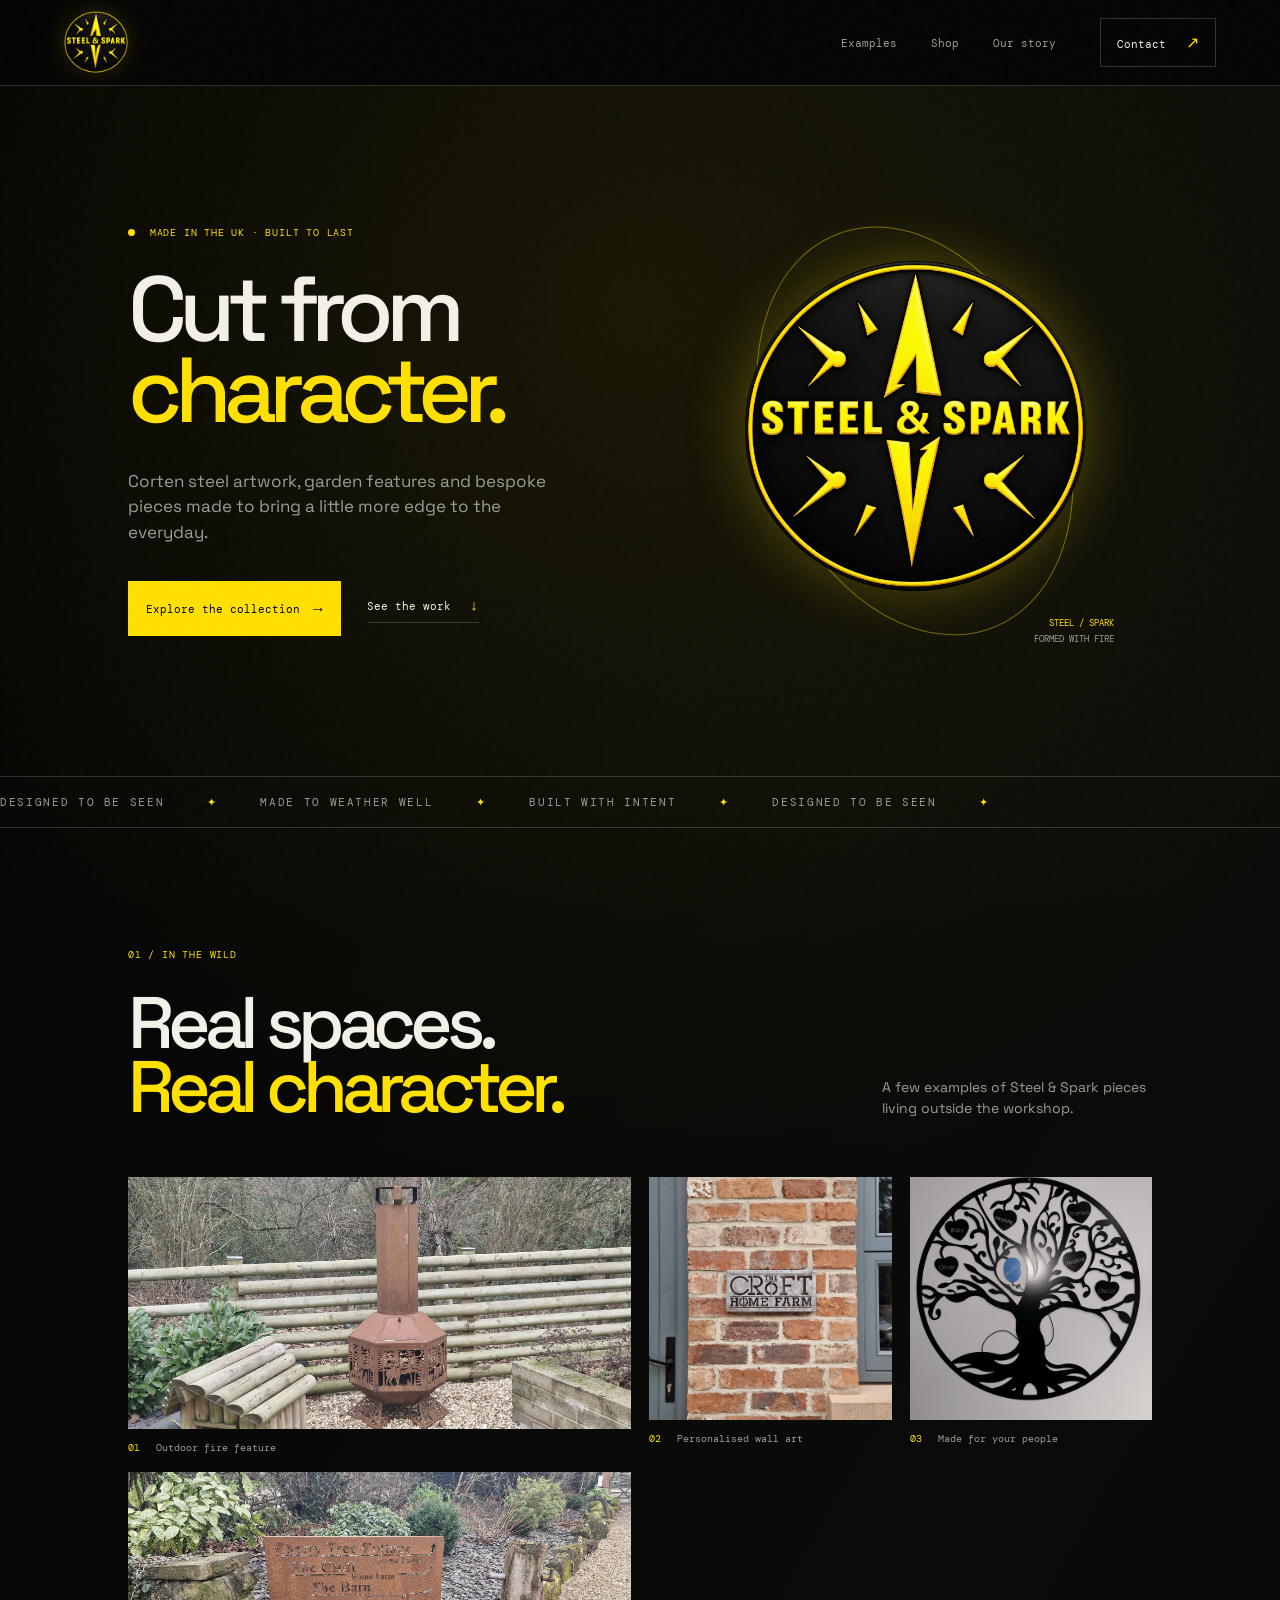
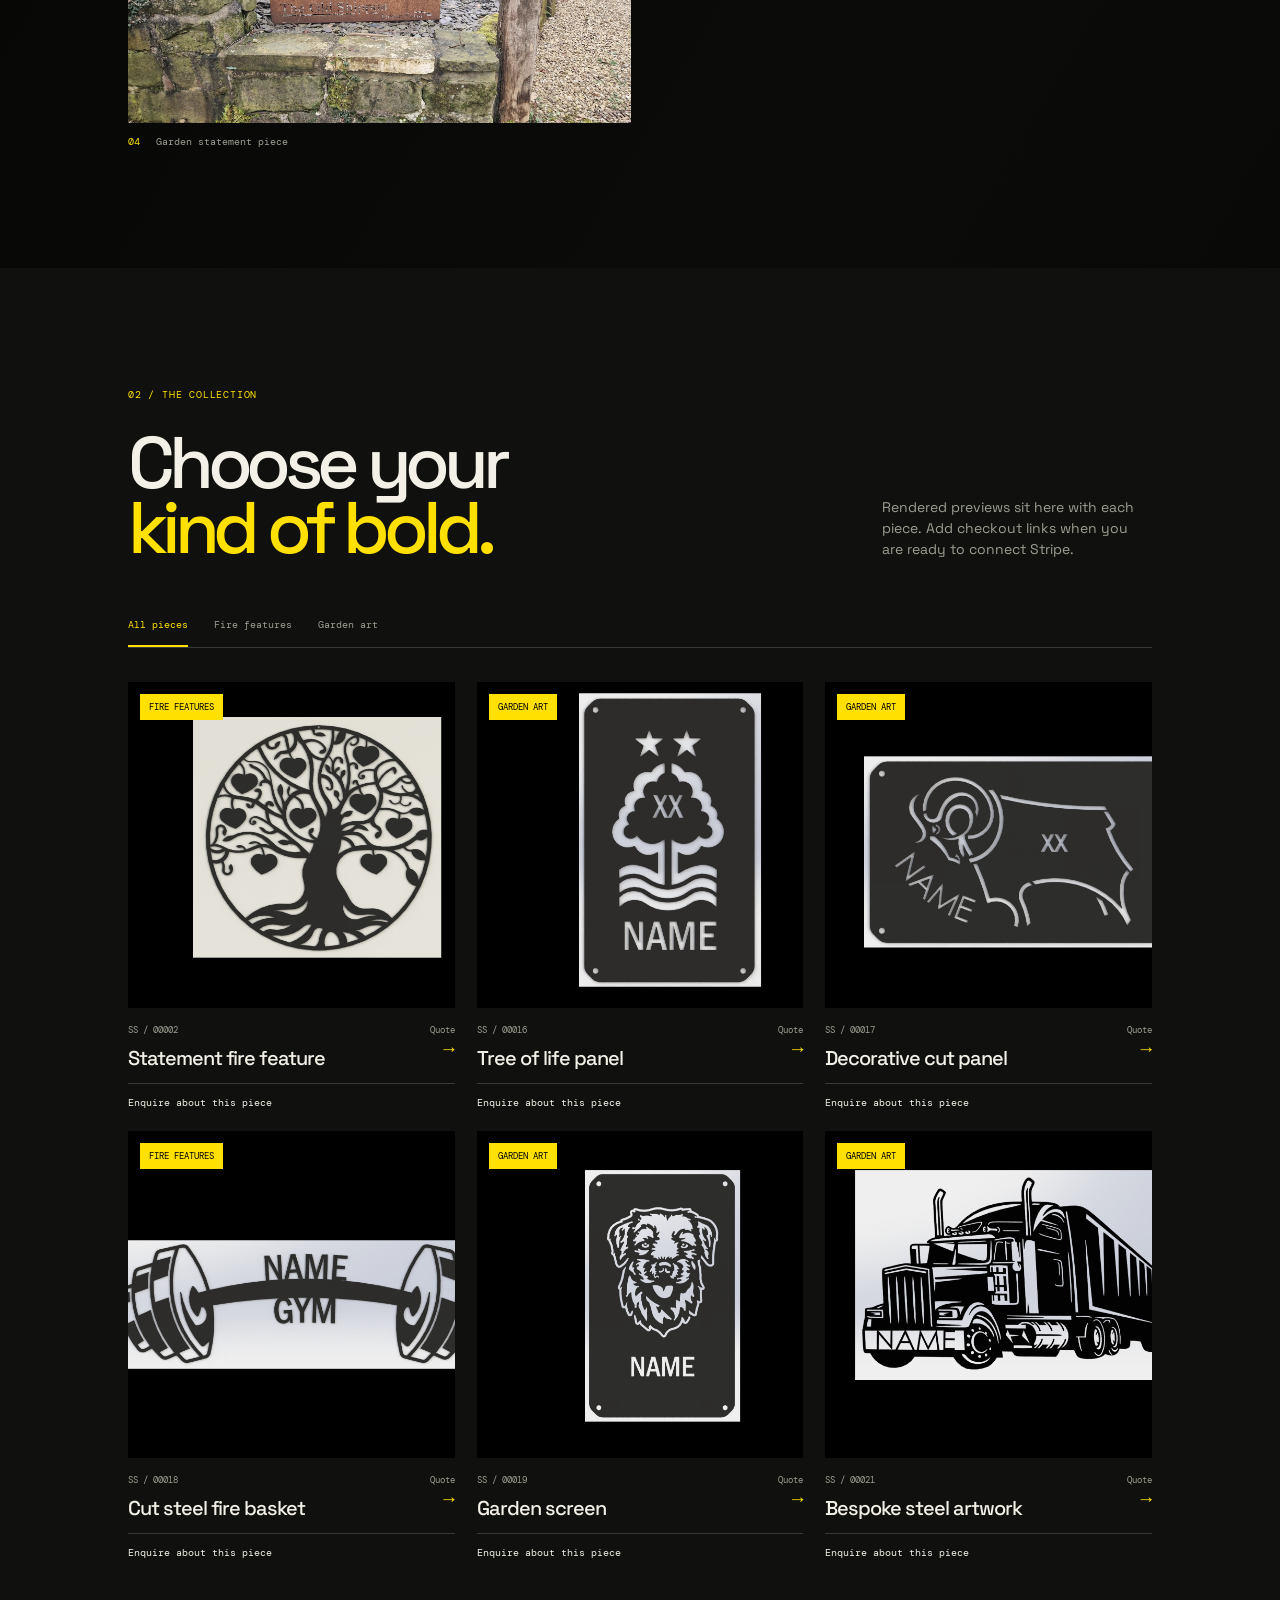
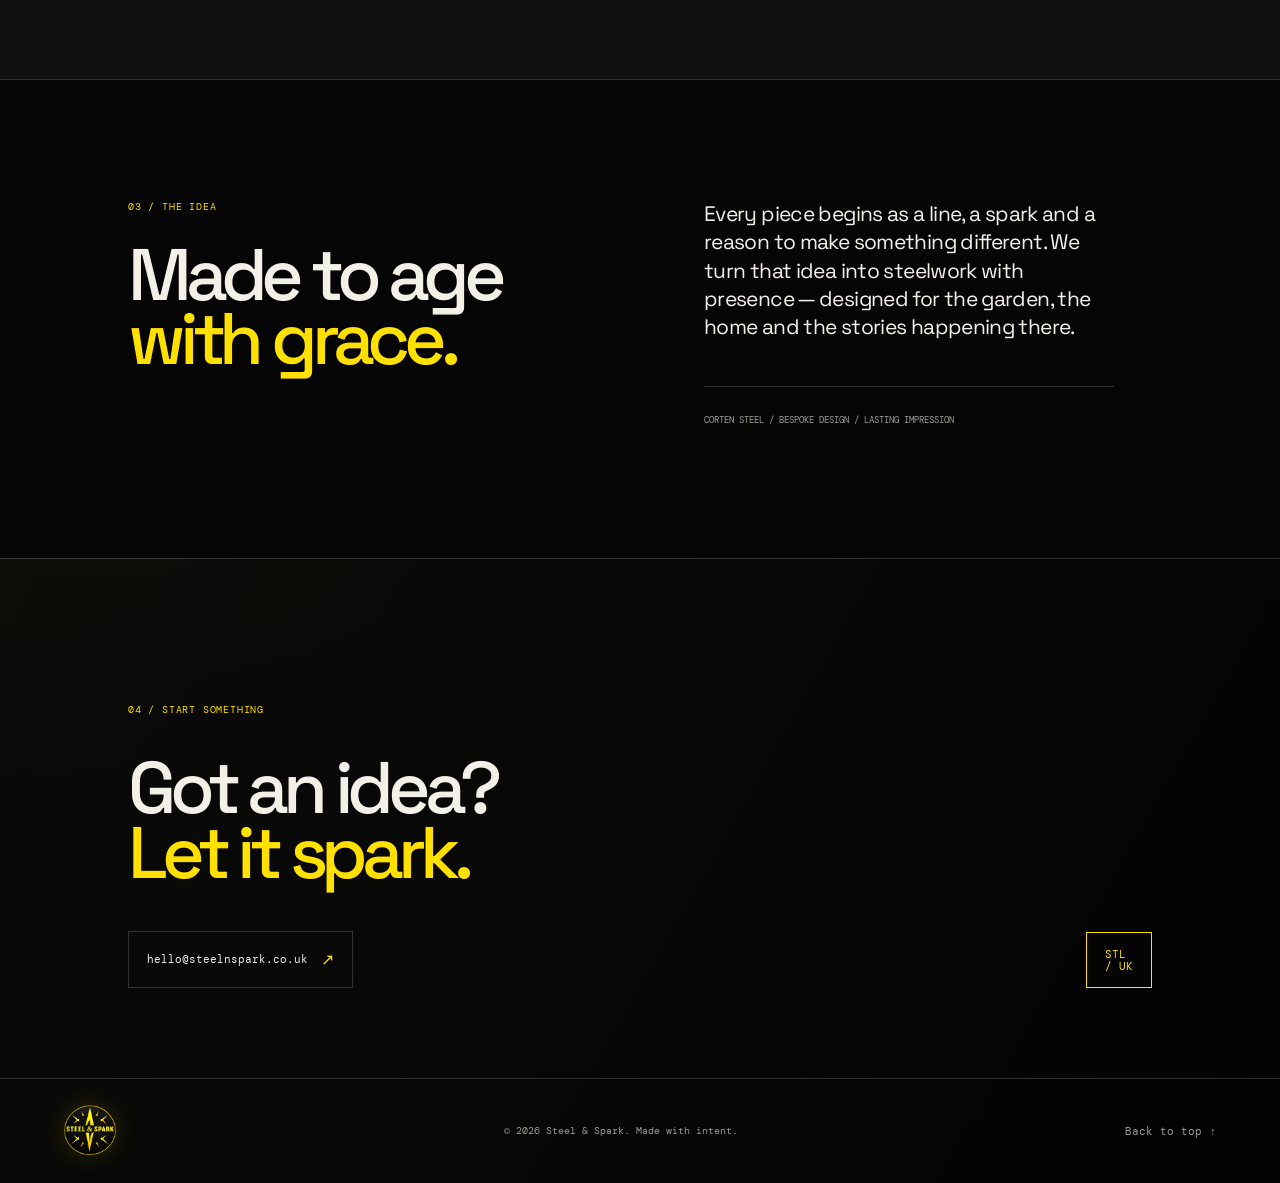
==== commit 9e2d5901: "Create dedicated collection catalogue page" ====
--- a/index.html
+++ b/index.html
@@ -13,13 +13,13 @@
   <body>
     <header class="site-header">
       <a class="brand" href="#top" aria-label="Steel and Spark home"><img src="assets/logo.png" alt="Steel and Spark" /></a>
-      <nav class="nav-links" aria-label="Main navigation"><a href="#examples">Examples</a><a href="#shop">Shop</a><a href="#story">Our story</a></nav>
+      <nav class="nav-links" aria-label="Main navigation"><a href="#examples">Examples</a><a href="collection.html">Shop</a><a href="#story">Our story</a></nav>
       <a class="header-cta" href="#contact">Contact <span>↗</span></a>
     </header>
 
     <main id="top">
       <section class="hero section-pad">
-        <div class="hero-copy"><p class="eyebrow"><span class="status-dot"></span> Made in the UK · Built to last</p><h1>Cut from<br /><em>character.</em></h1><p class="hero-intro">Corten steel artwork, garden features and bespoke pieces made to bring a little more edge to the everyday.</p><div class="hero-actions"><a class="button button-primary" href="#shop">Explore the collection <span>→</span></a><a class="text-link" href="#examples">See the work <span>↓</span></a></div></div>
+        <div class="hero-copy"><p class="eyebrow"><span class="status-dot"></span> Made in the UK · Built to last</p><h1>Cut from<br /><em>character.</em></h1><p class="hero-intro">Corten steel artwork, garden features and bespoke pieces made to bring a little more edge to the everyday.</p><div class="hero-actions"><a class="button button-primary" href="collection.html">Explore the collection <span>→</span></a><a class="text-link" href="#examples">See the work <span>↓</span></a></div></div>
         <div class="hero-art"><span class="hero-rays"></span><img src="assets/logo.png" alt="Steel and Spark logo" /><div class="hero-art-caption"><span>STEEL / SPARK</span><br />FORMED WITH FIRE</div></div>
       </section>
 
--- a/styles.css
+++ b/styles.css
@@ -11,11 +11,12 @@
 
 * { box-sizing: border-box; }
 html { scroll-behavior: smooth; }
-body { background: var(--ink); color: var(--paper); font-family: var(--sans); margin: 0; overflow-x: hidden; }
+body { background: radial-gradient(circle at 50% 7%, rgba(255, 224, 0, .08), transparent 22%), radial-gradient(circle at 8% 72%, rgba(255, 224, 0, .035), transparent 26%), linear-gradient(120deg, #030303 0%, #0b0c0a 48%, #030303 100%); color: var(--paper); font-family: var(--sans); margin: 0; overflow-x: hidden; position: relative; }
+body::before { background-image: url("data:image/svg+xml,%3Csvg viewBox='0 0 180 180' xmlns='http://www.w3.org/2000/svg'%3E%3Cfilter id='grain'%3E%3CfeTurbulence type='fractalNoise' baseFrequency='.8' numOctaves='3' stitchTiles='stitch'/%3E%3C/filter%3E%3Crect width='100%25' height='100%25' filter='url(%23grain)' opacity='.3'/%3E%3C/svg%3E"); content: ""; inset: 0; opacity: .055; pointer-events: none; position: fixed; z-index: 5; }
 a { color: inherit; }
 .site-header { align-items: center; background: rgba(5, 5, 5, .94); border-bottom: 1px solid var(--line); display: flex; height: 86px; justify-content: space-between; padding: 0 5vw; position: relative; z-index: 3; }
 .brand { align-items: center; display: flex; flex: 0 0 auto; }
-.brand img { display: block; filter: drop-shadow(0 0 12px rgba(255, 224, 0, .14)); height: auto; width: 134px; }
+.brand img { display: block; filter: drop-shadow(0 0 12px rgba(255, 224, 0, .14)); height: 64px; object-fit: contain; width: 64px; }
 .nav-links { display: flex; gap: 34px; margin-left: auto; margin-right: 44px; }
 .nav-links a, .header-cta, .text-link, .site-footer a { font-family: var(--mono); font-size: 11px; text-decoration: none; }
 .nav-links a, .site-footer a { color: var(--muted); transition: color .2s; }
@@ -85,11 +86,11 @@
 .button-light { border: 1px solid var(--line); }
 .contact-stamp { border: 1px solid var(--yellow); color: var(--yellow); font-family: var(--mono); font-size: 11px; line-height: 1.1; padding: 15px 18px; }
 .site-footer { align-items: center; border-top: 1px solid var(--line); display: flex; justify-content: space-between; padding: 26px 5vw; }
-.site-footer .brand img { width: 112px; }
+.site-footer .brand img { height: 52px; width: 52px; }
 .site-footer p { color: var(--muted); font-family: var(--mono); font-size: 10px; }
 @media (max-width: 760px) {
   .site-header { height: 76px; padding: 0 7vw; }
-  .brand img { width: 112px; }
+  .brand img { height: 58px; width: 58px; }
   .nav-links { gap: 15px; margin-right: 18px; }
   .nav-links a { font-size: 9px; }
   .header-cta { font-size: 9px; padding: 10px; }
@@ -121,3 +122,16 @@
   .shop-tabs { gap: 17px; overflow-x: auto; }
   .shop-tab { white-space: nowrap; }
 }
+
+.catalogue-intro { border-bottom: 1px solid var(--line); padding-bottom: 78px; padding-top: 78px; }
+.back-link { color: var(--muted); display: inline-block; font-family: var(--mono); font-size: 10px; margin-bottom: 75px; text-decoration: none; }
+.back-link:hover { color: var(--yellow); }
+.catalogue-intro h1 { font-size: clamp(64px, 10vw, 136px); }
+.catalogue-intro > p:last-child { color: var(--muted); font-size: 16px; line-height: 1.5; margin: 38px 0 0; max-width: 430px; }
+.catalogue-products { padding-bottom: 120px; padding-top: 58px; }
+.catalogue-products .product-grid { grid-template-columns: repeat(3, 1fr); }
+.catalogue-products .product-meta h2 { font-size: 20px; font-weight: 500; letter-spacing: -.05em; line-height: 1; }
+.catalogue-note { border-top: 1px solid var(--line); padding-bottom: 120px; padding-top: 120px; }
+.catalogue-note h2 { font-size: clamp(54px, 7vw, 96px); margin-bottom: 45px; }
+@media (max-width: 760px) { .catalogue-intro { padding-bottom: 62px; padding-top: 62px; } .back-link { margin-bottom: 55px; } .catalogue-products .product-grid { grid-template-columns: repeat(2, 1fr); } }
+@media (max-width: 480px) { .catalogue-products .product-grid { grid-template-columns: 1fr; } }
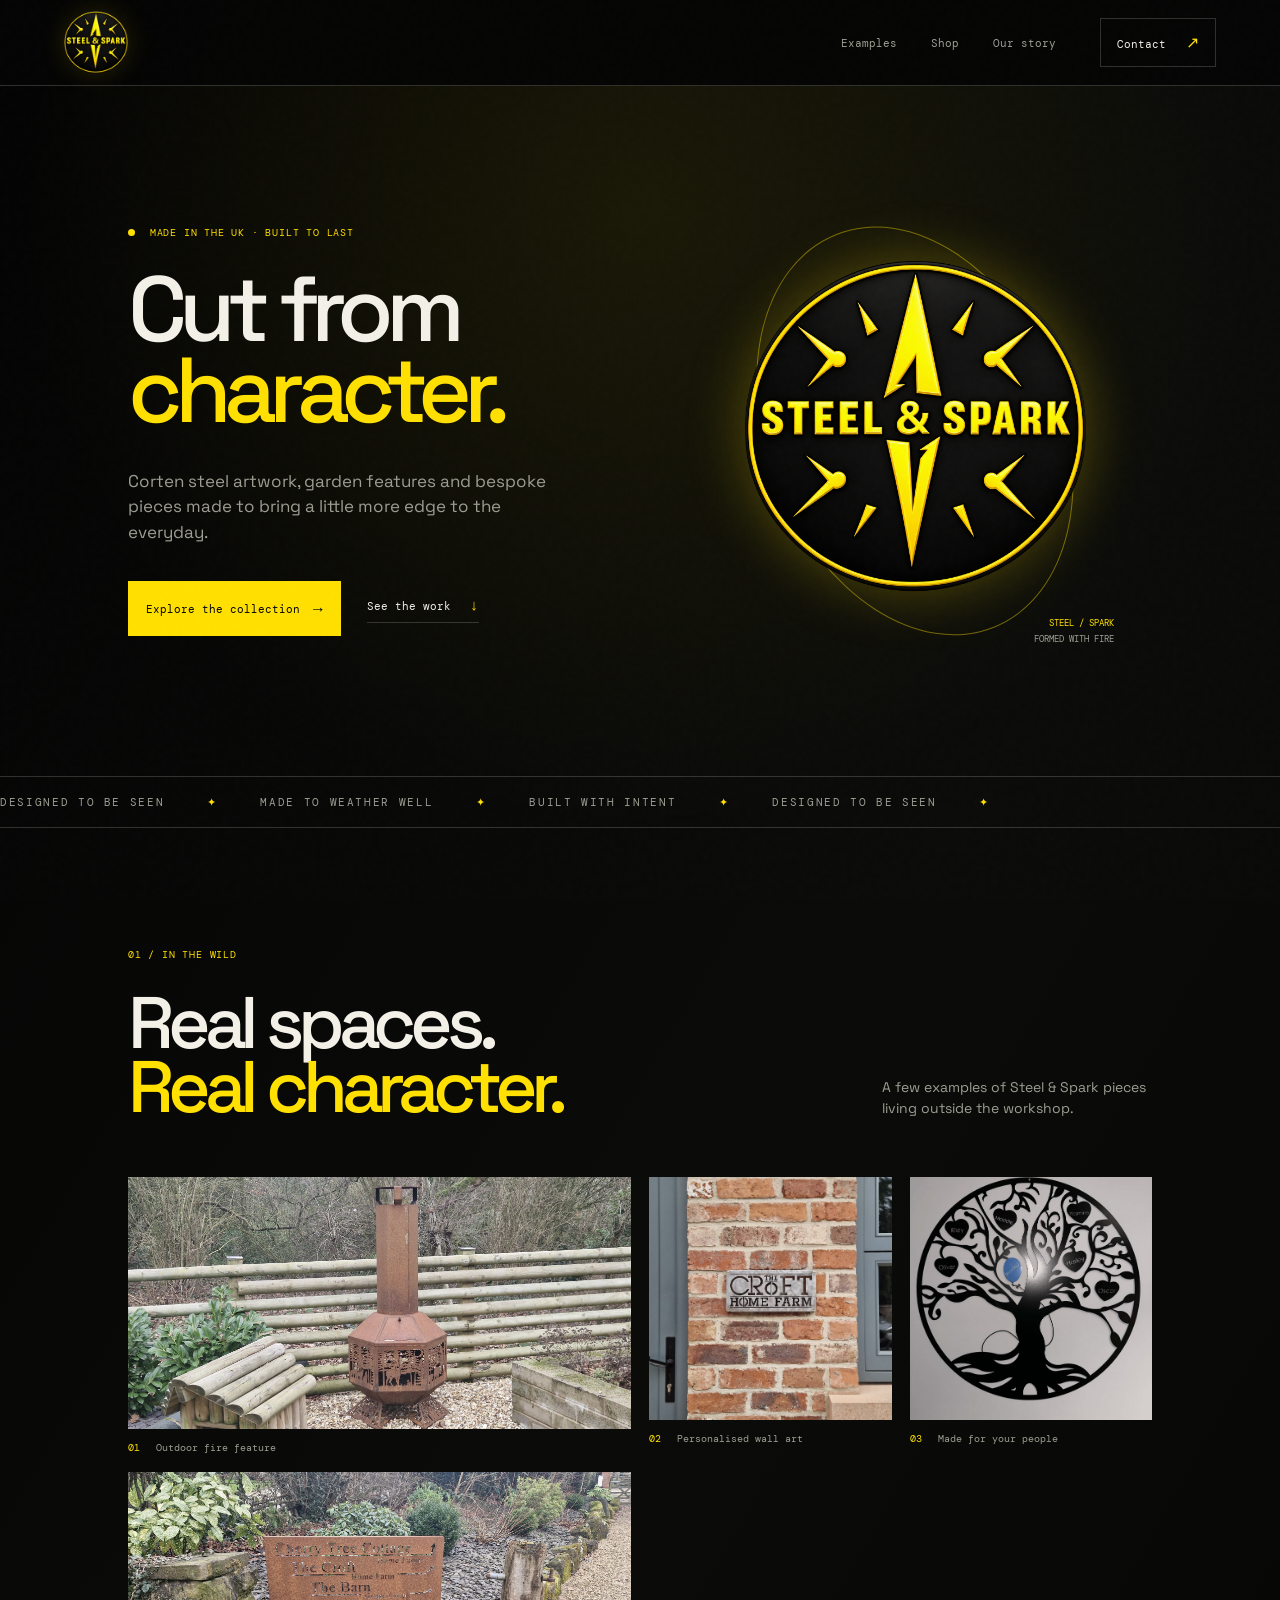
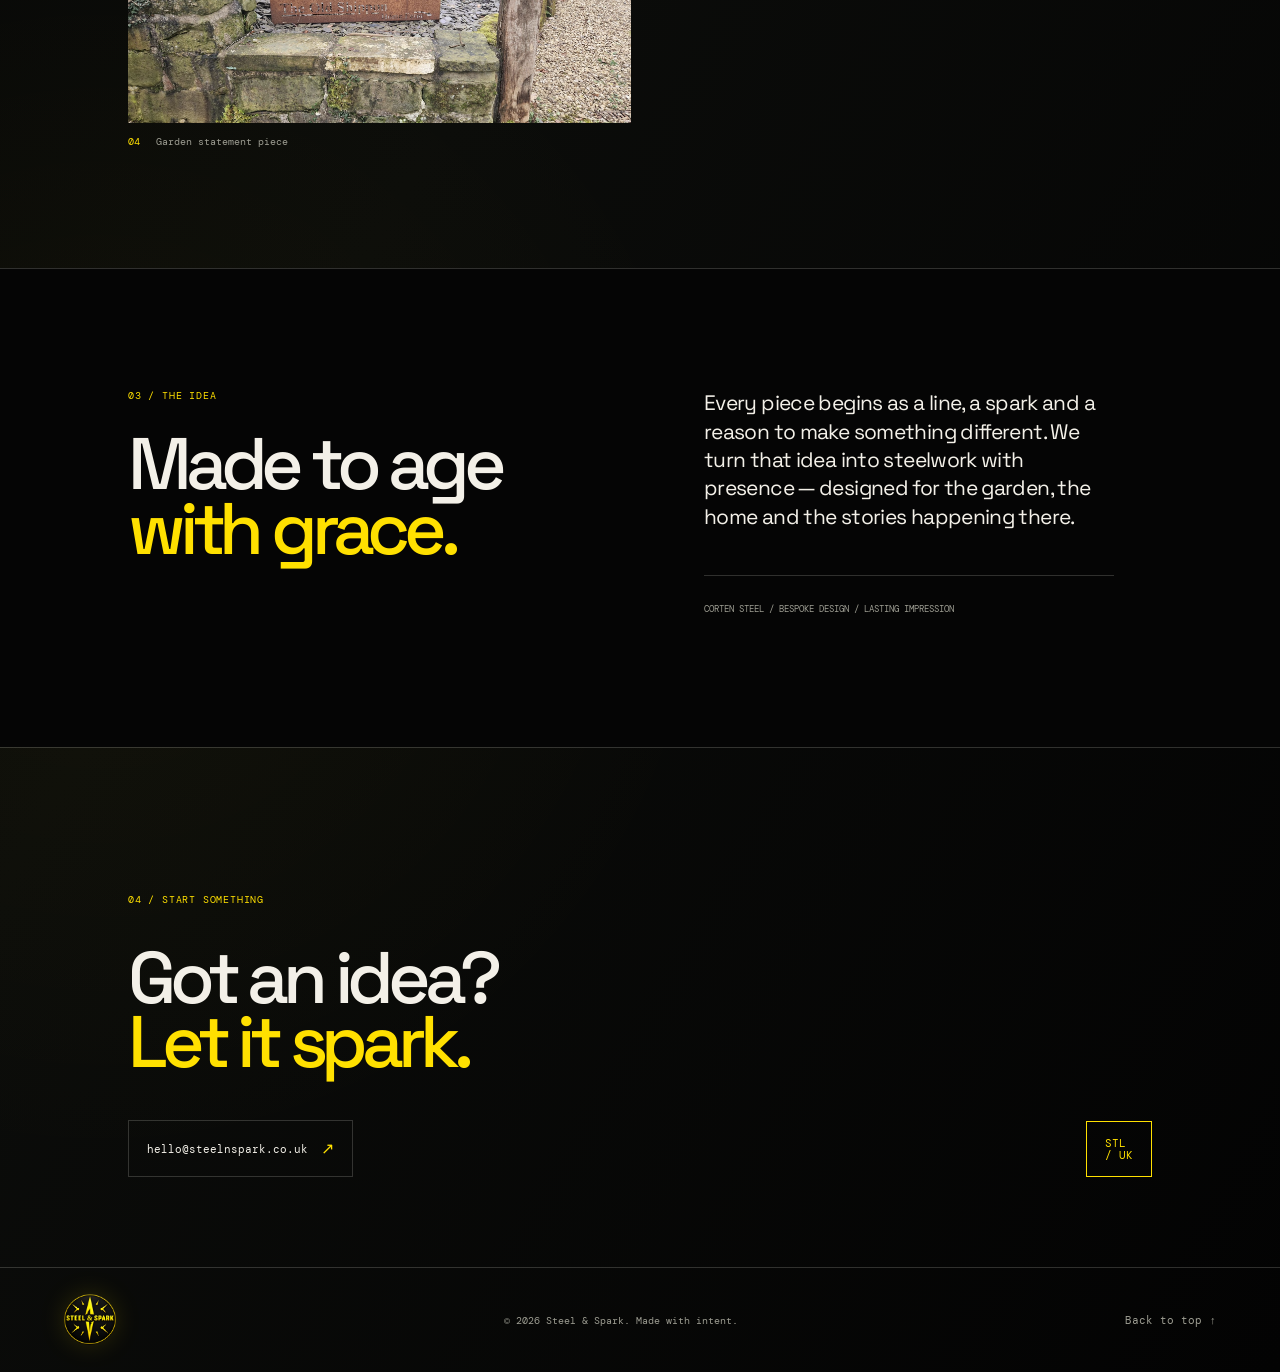
==== commit 5eb0910d: "Move catalogue off homepage" ====
--- a/index.html
+++ b/index.html
@@ -10,7 +10,7 @@
     <link href="https://fonts.googleapis.com/css2?family=DM+Mono:wght@400;500&family=Space+Grotesk:wght@400;500;600;700&display=swap" rel="stylesheet" />
     <link rel="stylesheet" href="styles.css" />
   </head>
-  <body>
+  <body class="home-page">
     <header class="site-header">
       <a class="brand" href="#top" aria-label="Steel and Spark home"><img src="assets/logo.png" alt="Steel and Spark" /></a>
       <nav class="nav-links" aria-label="Main navigation"><a href="#examples">Examples</a><a href="collection.html">Shop</a><a href="#story">Our story</a></nav>
--- a/styles.css
+++ b/styles.css
@@ -75,6 +75,7 @@
 .product-price span { color: var(--yellow); font-size: 19px; }
 .product-link { border-top: 1px solid var(--line); display: block; font-family: var(--mono); font-size: 10px; padding-top: 12px; text-decoration: none; }
 .product-link:hover { color: var(--yellow); }
+.home-page #shop { display: none; }
 .story { background: var(--ink); border-top: 1px solid var(--line); display: grid; gap: 10vw; grid-template-columns: 1fr 1fr; padding-bottom: 120px; padding-top: 120px; }
 .story-copy { align-self: end; max-width: 410px; }
 .story-copy > p:first-child { font-size: 21px; letter-spacing: -.03em; line-height: 1.35; margin: 0 0 44px; }
